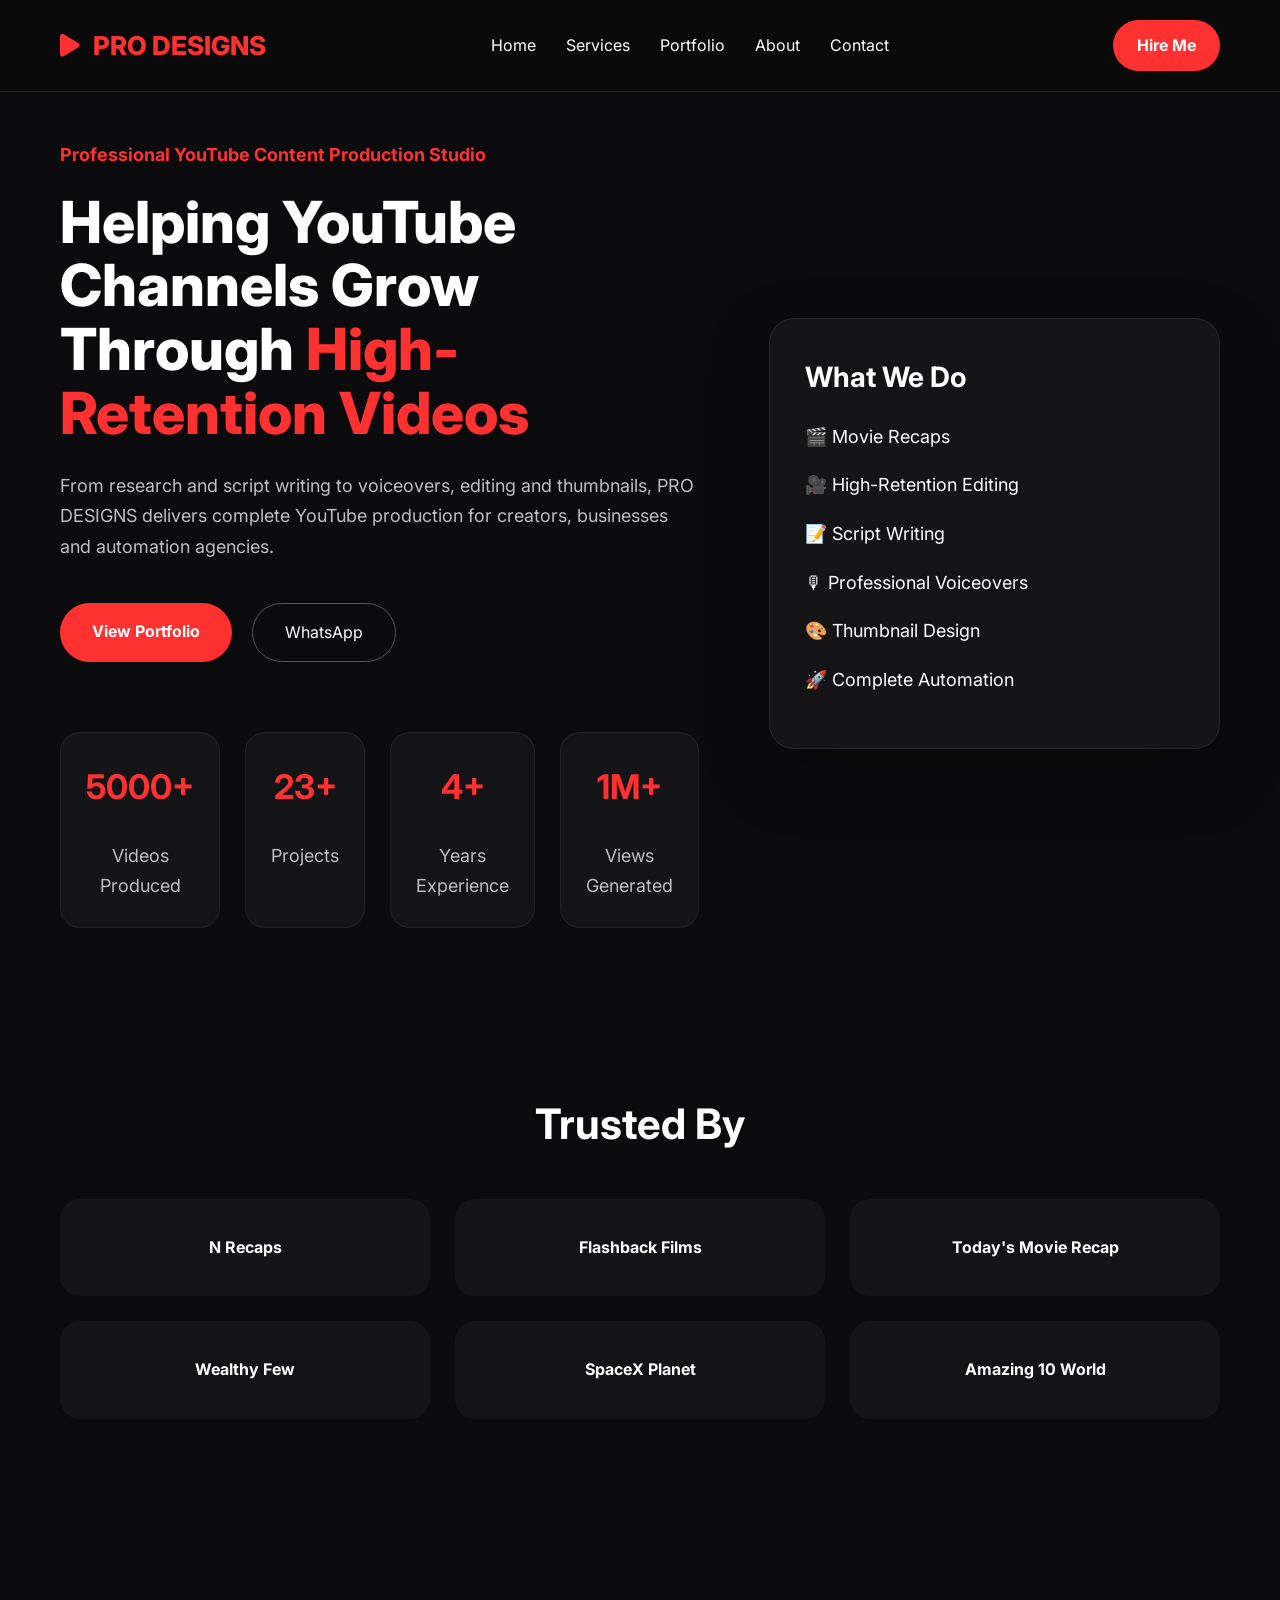
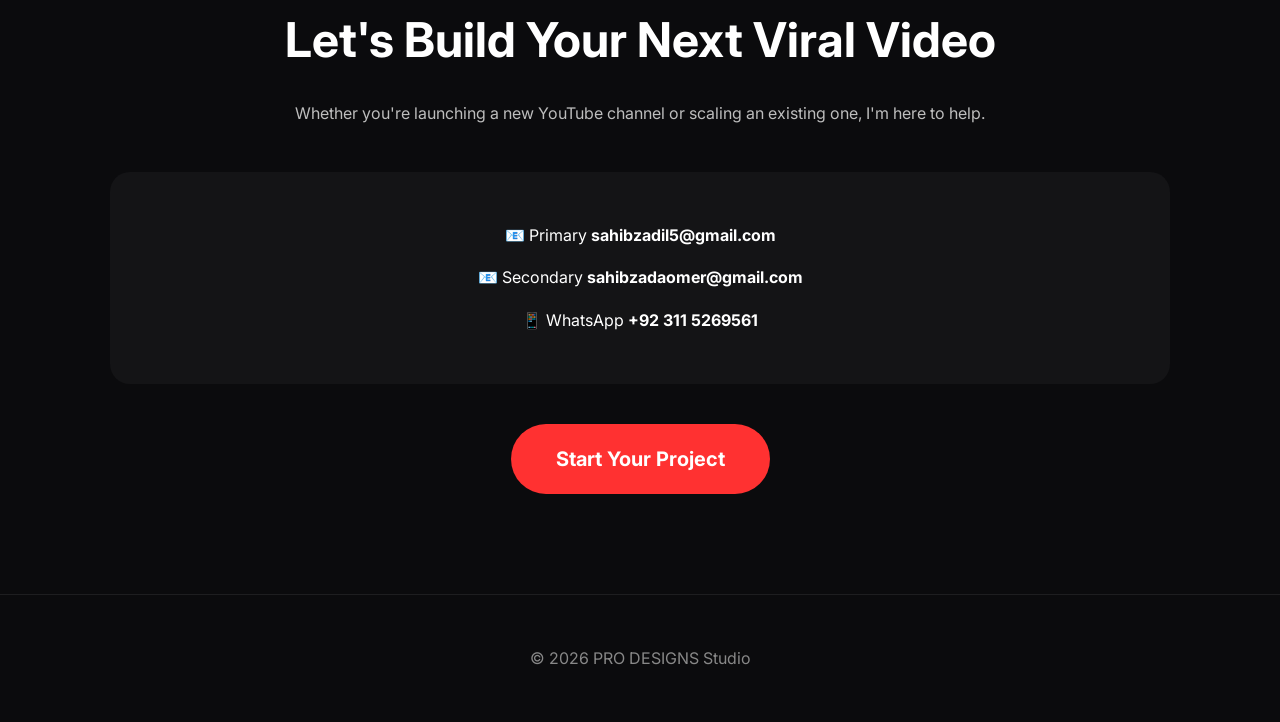
==== index.html @ 910d4e2f "Add files via upload" ====
<!DOCTYPE html>
<html lang="en">

<head>

<meta charset="UTF-8">
<meta name="viewport" content="width=device-width, initial-scale=1.0">

<title>PRO DESIGNS Studio | Professional YouTube Production</title>

<link rel="preconnect" href="https://fonts.googleapis.com">
<link rel="preconnect" href="https://fonts.gstatic.com" crossorigin>

<link href="https://fonts.googleapis.com/css2?family=Inter:wght@300;400;500;600;700;800&family=Poppins:wght@500;600;700;800&display=swap" rel="stylesheet">

<link rel="stylesheet"
href="https://cdnjs.cloudflare.com/ajax/libs/font-awesome/6.6.0/css/all.min.css">

<link rel="stylesheet" href="style.css">

</head>

<body>

<header>

<nav class="navbar">

<div class="logo">
<i class="fa-solid fa-play"></i>
PRO DESIGNS
</div>

<ul>

<li><a href="#">Home</a></li>

<li><a href="#">Services</a></li>

<li><a href="#">Portfolio</a></li>

<li><a href="#">About</a></li>

<li><a href="#">Contact</a></li>

</ul>

<a href="https://wa.me/923115269561" class="hire-btn">
Hire Me
</a>

</nav>

</header>

<section class="hero">

<div class="hero-left">

<h4>Professional YouTube Content Production Studio</h4>

<h1>

Helping YouTube Channels Grow Through

<span>High-Retention Videos</span>

</h1>

<p>

From research and script writing to voiceovers, editing and thumbnails,

PRO DESIGNS delivers complete YouTube production for creators,

businesses and automation agencies.

</p>

<div class="hero-buttons">

<a href="#" class="primary">

View Portfolio

</a>

<a href="https://wa.me/923115269561"

class="secondary">

WhatsApp

</a>

</div>

<div class="stats">

<div>

<h2>5000+</h2>

<p>Videos Produced</p>

</div>

<div>

<h2>23+</h2>

<p>Projects</p>

</div>

<div>

<h2>4+</h2>

<p>Years Experience</p>

</div>

<div>

<h2>1M+</h2>

<p>Views Generated</p>

</div>

</div>

</div>

<div class="hero-right">

<div class="card">

<h3>What We Do</h3>

<ul>

<li>🎬 Movie Recaps</li>

<li>🎥 High-Retention Editing</li>

<li>📝 Script Writing</li>

<li>🎙 Professional Voiceovers</li>

<li>🎨 Thumbnail Design</li>

<li>🚀 Complete Automation</li>

</ul>

</div>

</div>

</section>

<section class="clients">

<h2>Trusted By</h2>

<div class="client-grid">

<div>N Recaps</div>

<div>Flashback Films</div>

<div>Today's Movie Recap</div>

<div>Wealthy Few</div>

<div>SpaceX Planet</div>

<div>Amazing 10 World</div>

</div>

</section>

<section class="contact">

<h2>Let's Build Your Next Viral Video</h2>

<p>

Whether you're launching a new YouTube channel or scaling an existing one,

I'm here to help.

</p>

<div class="contact-box">

<p>

📧 Primary

<strong>

sahibzadil5@gmail.com

</strong>

</p>

<p>

📧 Secondary

<strong>

sahibzadaomer@gmail.com

</strong>

</p>

<p>

📱 WhatsApp

<strong>

+92 311 5269561

</strong>

</p>

</div>

<a href="https://wa.me/923115269561"

class="hire-big">

Start Your Project

</a>

</section>

<footer>

© 2026 PRO DESIGNS Studio

</footer>

<script src="script.js"></script>

</body>

</html>
---- style.css ----
*{
    margin:0;
    padding:0;
    box-sizing:border-box;
}

html{
    scroll-behavior:smooth;
}

body{
    font-family:'Inter',sans-serif;
    background:#0b0b0d;
    color:#fff;
    line-height:1.7;
}

a{
    text-decoration:none;
    color:white;
}

header{
    width:100%;
    position:fixed;
    top:0;
    left:0;
    background:rgba(10,10,10,.75);
    backdrop-filter:blur(15px);
    z-index:999;
    border-bottom:1px solid rgba(255,255,255,.08);
}

.navbar{
    max-width:1200px;
    margin:auto;
    display:flex;
    justify-content:space-between;
    align-items:center;
    padding:20px;
}

.logo{
    font-size:26px;
    font-weight:800;
    color:#ff3131;
}

.logo i{
    margin-right:8px;
}

.navbar ul{
    display:flex;
    gap:30px;
    list-style:none;
}

.navbar ul li a{
    transition:.3s;
}

.navbar ul li a:hover{
    color:#ff3131;
}

.hire-btn{
    background:#ff3131;
    padding:12px 24px;
    border-radius:50px;
    font-weight:700;
    transition:.3s;
}

.hire-btn:hover{
    transform:translateY(-3px);
}

.hero{
    min-height:100vh;
    max-width:1200px;
    margin:auto;
    display:grid;
    grid-template-columns:1fr 1fr;
    gap:70px;
    align-items:center;
    padding:140px 20px 80px;
}

.hero h4{
    color:#ff3131;
    font-size:18px;
    margin-bottom:20px;
}

.hero h1{
    font-size:58px;
    font-weight:800;
    line-height:1.1;
}

.hero h1 span{
    color:#ff3131;
}

.hero p{
    margin-top:25px;
    color:#bfbfbf;
    font-size:18px;
    max-width:650px;
}

.hero-buttons{
    margin-top:40px;
    display:flex;
    gap:20px;
}

.primary{
    background:#ff3131;
    padding:15px 32px;
    border-radius:50px;
    font-weight:700;
}

.secondary{
    border:1px solid #555;
    padding:15px 32px;
    border-radius:50px;
}

.stats{
    display:grid;
    grid-template-columns:repeat(4,1fr);
    gap:25px;
    margin-top:70px;
}

.stats div{
    background:#141416;
    padding:25px;
    border-radius:20px;
    text-align:center;
    border:1px solid rgba(255,255,255,.06);
}

.stats h2{
    color:#ff3131;
    font-size:34px;
}

.card{
    background:#141416;
    padding:35px;
    border-radius:25px;
    border:1px solid rgba(255,255,255,.08);
    box-shadow:0 25px 60px rgba(0,0,0,.35);
}

.card h3{
    margin-bottom:20px;
    font-size:28px;
}

.card ul{
    list-style:none;
}

.card li{
    margin:18px 0;
    font-size:18px;
}

.clients{
    max-width:1200px;
    margin:auto;
    padding:80px 20px;
}

.clients h2{
    text-align:center;
    margin-bottom:40px;
    font-size:42px;
}

.client-grid{
    display:grid;
    grid-template-columns:repeat(3,1fr);
    gap:25px;
}

.client-grid div{
    background:#141416;
    padding:35px;
    text-align:center;
    border-radius:20px;
    font-weight:700;
    transition:.3s;
}

.client-grid div:hover{
    transform:translateY(-8px);
    background:#1d1d20;
}

.contact{
    max-width:1100px;
    margin:100px auto;
    text-align:center;
    padding:0 20px;
}

.contact h2{
    font-size:48px;
}

.contact p{
    margin-top:20px;
    color:#bdbdbd;
}

.contact-box{
    background:#141416;
    padding:35px;
    border-radius:20px;
    margin-top:45px;
}

.contact-box p{
    margin:15px 0;
    color:white;
}

.hire-big{
    display:inline-block;
    margin-top:40px;
    background:#ff3131;
    padding:18px 45px;
    border-radius:50px;
    font-size:20px;
    font-weight:700;
}

footer{
    text-align:center;
    padding:50px;
    border-top:1px solid rgba(255,255,255,.08);
    color:#888;
}

@media(max-width:900px){

.hero{
grid-template-columns:1fr;
text-align:center;
}

.stats{
grid-template-columns:repeat(2,1fr);
}

.client-grid{
grid-template-columns:1fr;
}

.navbar ul{
display:none;
}

.hero-buttons{
justify-content:center;
}

}
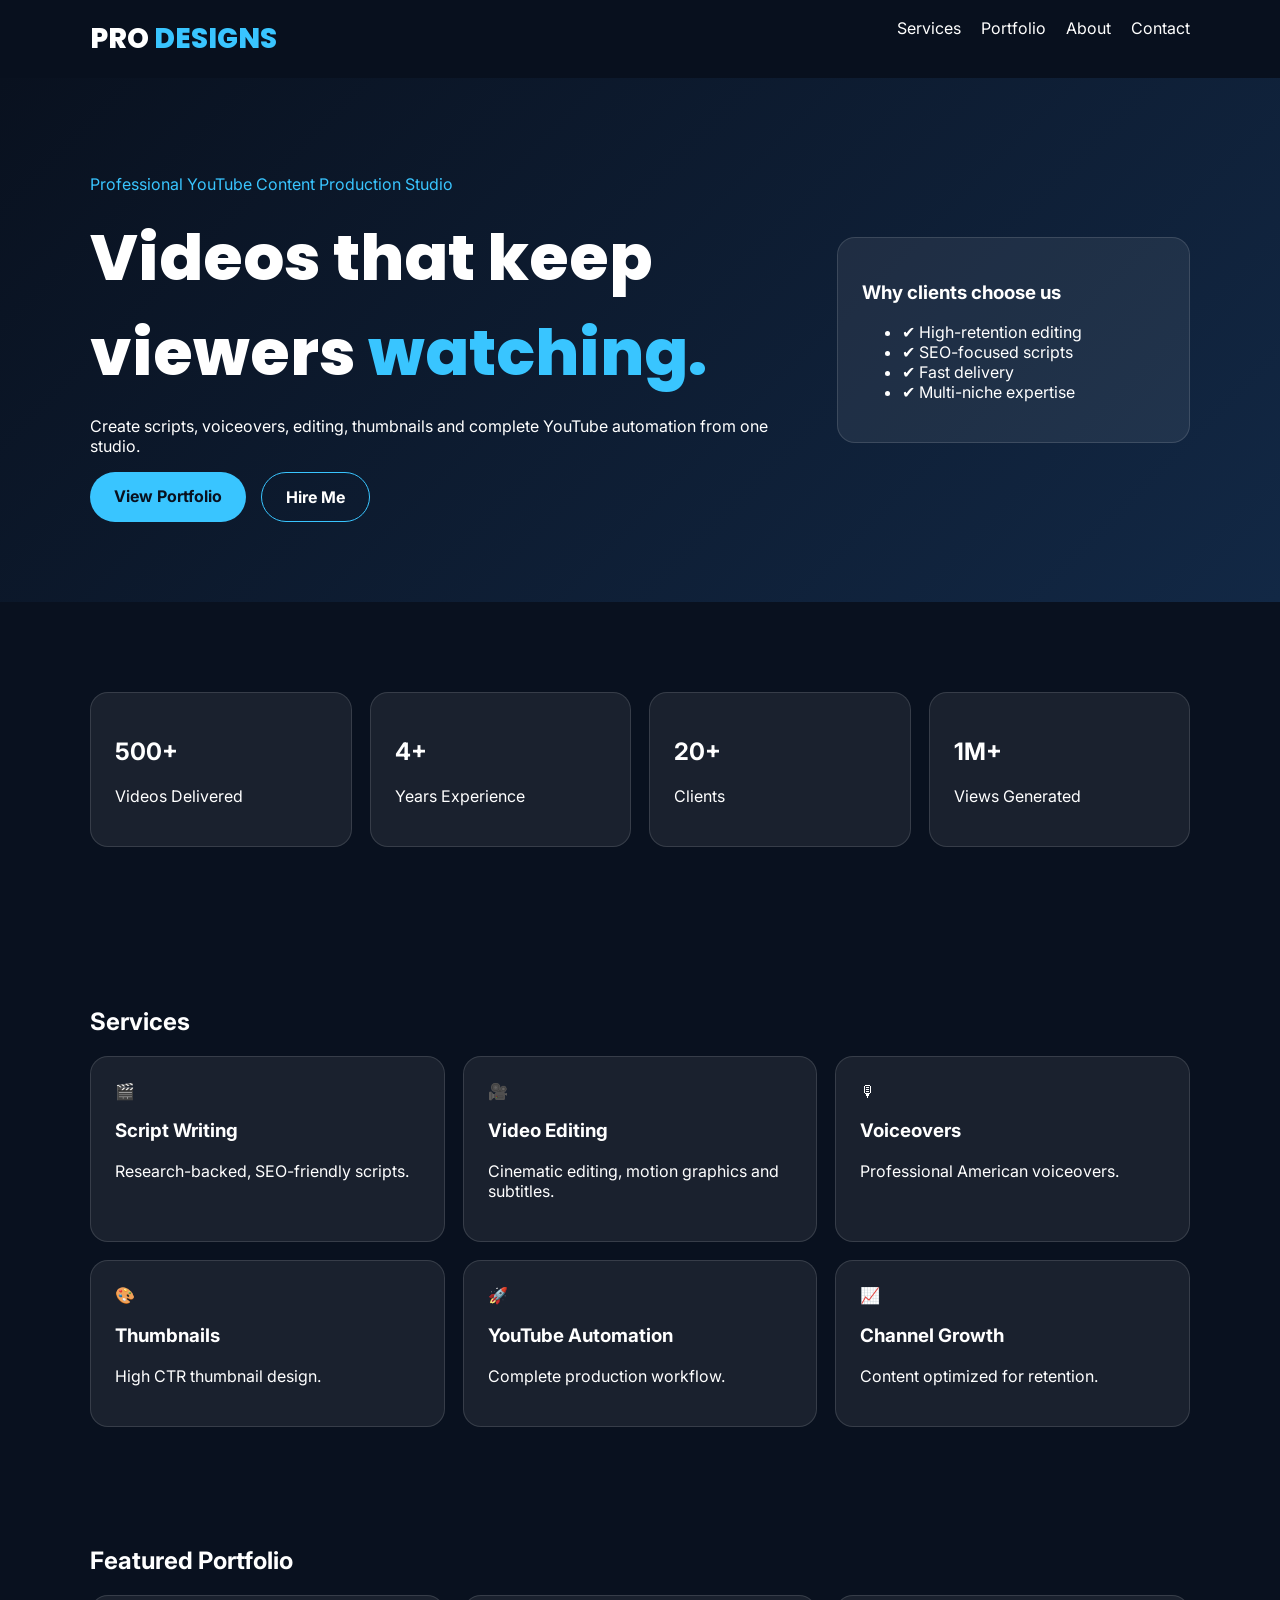
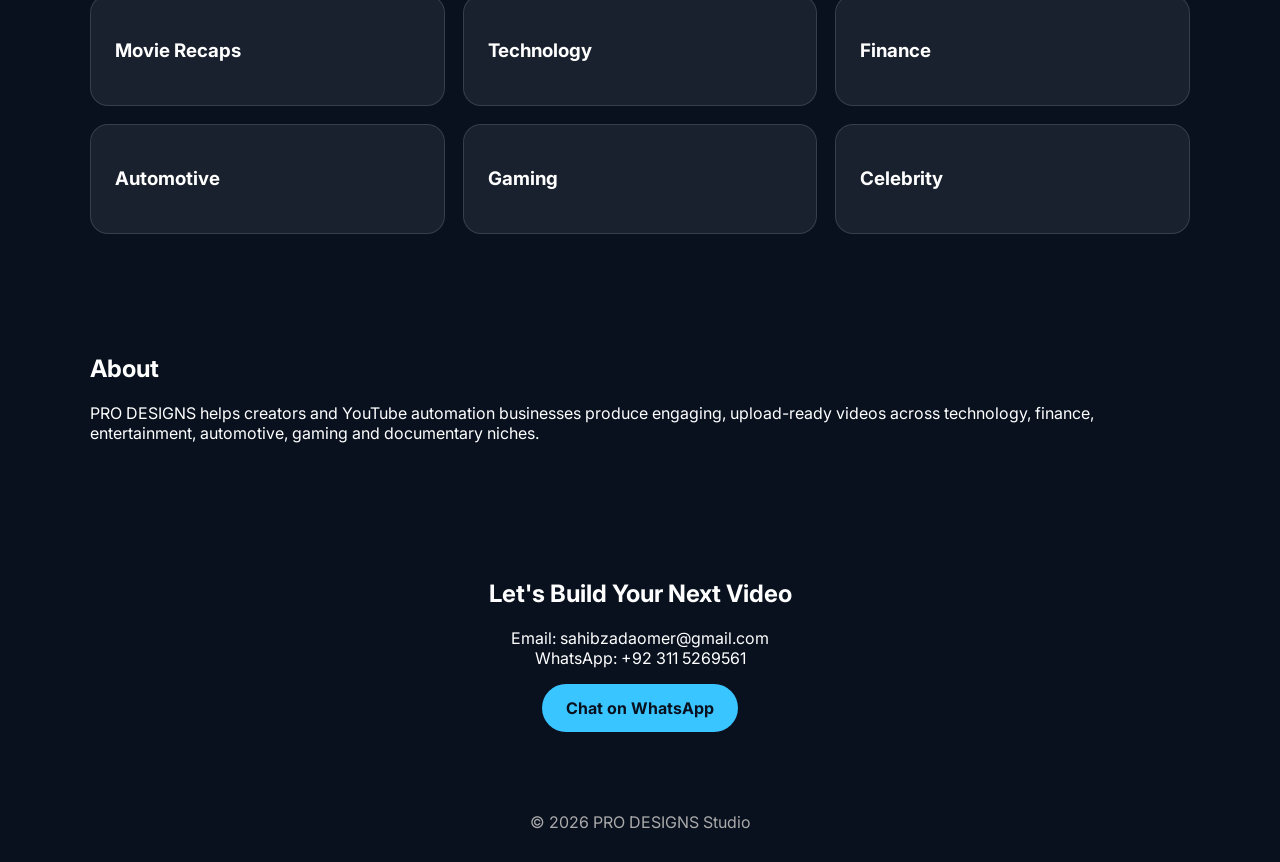
==== commit 887d693e: "Add files via upload" ====
--- a/index.html
+++ b/index.html
@@ -1,258 +1,17 @@
-<!DOCTYPE html>
-<html lang="en">
-
-<head>
-
-<meta charset="UTF-8">
-<meta name="viewport" content="width=device-width, initial-scale=1.0">
-
-<title>PRO DESIGNS Studio | Professional YouTube Production</title>
-
-<link rel="preconnect" href="https://fonts.googleapis.com">
-<link rel="preconnect" href="https://fonts.gstatic.com" crossorigin>
-
-<link href="https://fonts.googleapis.com/css2?family=Inter:wght@300;400;500;600;700;800&family=Poppins:wght@500;600;700;800&display=swap" rel="stylesheet">
-
-<link rel="stylesheet"
-href="https://cdnjs.cloudflare.com/ajax/libs/font-awesome/6.6.0/css/all.min.css">
-
-<link rel="stylesheet" href="style.css">
-
-</head>
-
-<body>
-
-<header>
-
-<nav class="navbar">
-
-<div class="logo">
-<i class="fa-solid fa-play"></i>
-PRO DESIGNS
-</div>
-
-<ul>
-
-<li><a href="#">Home</a></li>
-
-<li><a href="#">Services</a></li>
-
-<li><a href="#">Portfolio</a></li>
-
-<li><a href="#">About</a></li>
-
-<li><a href="#">Contact</a></li>
-
-</ul>
-
-<a href="https://wa.me/923115269561" class="hire-btn">
-Hire Me
-</a>
-
-</nav>
-
-</header>
-
-<section class="hero">
-
-<div class="hero-left">
-
-<h4>Professional YouTube Content Production Studio</h4>
-
-<h1>
-
-Helping YouTube Channels Grow Through
-
-<span>High-Retention Videos</span>
-
-</h1>
-
-<p>
-
-From research and script writing to voiceovers, editing and thumbnails,
-
-PRO DESIGNS delivers complete YouTube production for creators,
-
-businesses and automation agencies.
-
-</p>
-
-<div class="hero-buttons">
-
-<a href="#" class="primary">
-
-View Portfolio
-
-</a>
-
-<a href="https://wa.me/923115269561"
-
-class="secondary">
-
-WhatsApp
-
-</a>
-
-</div>
-
-<div class="stats">
-
-<div>
-
-<h2>5000+</h2>
-
-<p>Videos Produced</p>
-
-</div>
-
-<div>
-
-<h2>23+</h2>
-
-<p>Projects</p>
-
-</div>
-
-<div>
-
-<h2>4+</h2>
-
-<p>Years Experience</p>
-
-</div>
-
-<div>
-
-<h2>1M+</h2>
-
-<p>Views Generated</p>
-
-</div>
-
-</div>
-
-</div>
-
-<div class="hero-right">
-
-<div class="card">
-
-<h3>What We Do</h3>
-
-<ul>
-
-<li>🎬 Movie Recaps</li>
-
-<li>🎥 High-Retention Editing</li>
-
-<li>📝 Script Writing</li>
-
-<li>🎙 Professional Voiceovers</li>
-
-<li>🎨 Thumbnail Design</li>
-
-<li>🚀 Complete Automation</li>
-
-</ul>
-
-</div>
-
-</div>
-
-</section>
-
-<section class="clients">
-
-<h2>Trusted By</h2>
-
-<div class="client-grid">
-
-<div>N Recaps</div>
-
-<div>Flashback Films</div>
-
-<div>Today's Movie Recap</div>
-
-<div>Wealthy Few</div>
-
-<div>SpaceX Planet</div>
-
-<div>Amazing 10 World</div>
-
-</div>
-
-</section>
-
-<section class="contact">
-
-<h2>Let's Build Your Next Viral Video</h2>
-
-<p>
-
-Whether you're launching a new YouTube channel or scaling an existing one,
-
-I'm here to help.
-
-</p>
-
-<div class="contact-box">
-
-<p>
-
-📧 Primary
-
-<strong>
-
-sahibzadil5@gmail.com
-
-</strong>
-
-</p>
-
-<p>
-
-📧 Secondary
-
-<strong>
-
-sahibzadaomer@gmail.com
-
-</strong>
-
-</p>
-
-<p>
-
-📱 WhatsApp
-
-<strong>
-
-+92 311 5269561
-
-</strong>
-
-</p>
-
-</div>
-
-<a href="https://wa.me/923115269561"
-
-class="hire-big">
-
-Start Your Project
-
-</a>
-
-</section>
-
-<footer>
-
-© 2026 PRO DESIGNS Studio
-
-</footer>
-
-<script src="script.js"></script>
-
-</body>
-
-</html>+<!DOCTYPE html>
+<html lang="en"><head><meta charset="UTF-8"><meta name="viewport" content="width=device-width,initial-scale=1">
+<title>PRO DESIGNS Studio</title>
+<link rel="preconnect" href="https://fonts.googleapis.com">
+<link href="https://fonts.googleapis.com/css2?family=Inter:wght@300;400;600;800&family=Poppins:wght@600;700;800&display=swap" rel="stylesheet">
+<link rel="stylesheet" href="style.css"></head>
+<body>
+<header><div class="wrap nav"><div class="logo">PRO <span>DESIGNS</span></div>
+<nav><a href="#services">Services</a><a href="#portfolio">Portfolio</a><a href="#about">About</a><a href="#contact">Contact</a></nav></div></header>
+<section class="hero"><div class="wrap hero-grid"><div><p class="tag">Professional YouTube Content Production Studio</p><h1>Videos that keep viewers <span>watching.</span></h1><p>Create scripts, voiceovers, editing, thumbnails and complete YouTube automation from one studio.</p><div class="btns"><a class="btn" href="#portfolio">View Portfolio</a><a class="btn ghost" href="#contact">Hire Me</a></div></div><div class="glass"><h3>Why clients choose us</h3><ul><li>✔ High-retention editing</li><li>✔ SEO-focused scripts</li><li>✔ Fast delivery</li><li>✔ Multi-niche expertise</li></ul></div></div></section>
+<section class="stats wrap"><div><h2>500+</h2><p>Videos Delivered</p></div><div><h2>4+</h2><p>Years Experience</p></div><div><h2>20+</h2><p>Clients</p></div><div><h2>1M+</h2><p>Views Generated</p></div></section>
+<section id="services" class="wrap"><h2>Services</h2><div class="cards"><article>🎬<h3>Script Writing</h3><p>Research-backed, SEO-friendly scripts.</p></article><article>🎥<h3>Video Editing</h3><p>Cinematic editing, motion graphics and subtitles.</p></article><article>🎙<h3>Voiceovers</h3><p>Professional American voiceovers.</p></article><article>🎨<h3>Thumbnails</h3><p>High CTR thumbnail design.</p></article><article>🚀<h3>YouTube Automation</h3><p>Complete production workflow.</p></article><article>📈<h3>Channel Growth</h3><p>Content optimized for retention.</p></article></div></section>
+<section id="portfolio" class="wrap"><h2>Featured Portfolio</h2><div class="cards"><article><h3>Movie Recaps</h3></article><article><h3>Technology</h3></article><article><h3>Finance</h3></article><article><h3>Automotive</h3></article><article><h3>Gaming</h3></article><article><h3>Celebrity</h3></article></div></section>
+<section id="about" class="wrap"><h2>About</h2><p>PRO DESIGNS helps creators and YouTube automation businesses produce engaging, upload-ready videos across technology, finance, entertainment, automotive, gaming and documentary niches.</p></section>
+<section id="contact" class="wrap contact"><h2>Let's Build Your Next Video</h2><p>Email: sahibzadaomer@gmail.com<br>WhatsApp: +92 311 5269561</p><a class="btn" href="https://wa.me/923115269561">Chat on WhatsApp</a></section>
+<footer>© 2026 PRO DESIGNS Studio</footer>
+<script src="script.js"></script></body></html>
--- a/style.css
+++ b/style.css
@@ -1,274 +1 @@
-*{
-    margin:0;
-    padding:0;
-    box-sizing:border-box;
-}
-
-html{
-    scroll-behavior:smooth;
-}
-
-body{
-    font-family:'Inter',sans-serif;
-    background:#0b0b0d;
-    color:#fff;
-    line-height:1.7;
-}
-
-a{
-    text-decoration:none;
-    color:white;
-}
-
-header{
-    width:100%;
-    position:fixed;
-    top:0;
-    left:0;
-    background:rgba(10,10,10,.75);
-    backdrop-filter:blur(15px);
-    z-index:999;
-    border-bottom:1px solid rgba(255,255,255,.08);
-}
-
-.navbar{
-    max-width:1200px;
-    margin:auto;
-    display:flex;
-    justify-content:space-between;
-    align-items:center;
-    padding:20px;
-}
-
-.logo{
-    font-size:26px;
-    font-weight:800;
-    color:#ff3131;
-}
-
-.logo i{
-    margin-right:8px;
-}
-
-.navbar ul{
-    display:flex;
-    gap:30px;
-    list-style:none;
-}
-
-.navbar ul li a{
-    transition:.3s;
-}
-
-.navbar ul li a:hover{
-    color:#ff3131;
-}
-
-.hire-btn{
-    background:#ff3131;
-    padding:12px 24px;
-    border-radius:50px;
-    font-weight:700;
-    transition:.3s;
-}
-
-.hire-btn:hover{
-    transform:translateY(-3px);
-}
-
-.hero{
-    min-height:100vh;
-    max-width:1200px;
-    margin:auto;
-    display:grid;
-    grid-template-columns:1fr 1fr;
-    gap:70px;
-    align-items:center;
-    padding:140px 20px 80px;
-}
-
-.hero h4{
-    color:#ff3131;
-    font-size:18px;
-    margin-bottom:20px;
-}
-
-.hero h1{
-    font-size:58px;
-    font-weight:800;
-    line-height:1.1;
-}
-
-.hero h1 span{
-    color:#ff3131;
-}
-
-.hero p{
-    margin-top:25px;
-    color:#bfbfbf;
-    font-size:18px;
-    max-width:650px;
-}
-
-.hero-buttons{
-    margin-top:40px;
-    display:flex;
-    gap:20px;
-}
-
-.primary{
-    background:#ff3131;
-    padding:15px 32px;
-    border-radius:50px;
-    font-weight:700;
-}
-
-.secondary{
-    border:1px solid #555;
-    padding:15px 32px;
-    border-radius:50px;
-}
-
-.stats{
-    display:grid;
-    grid-template-columns:repeat(4,1fr);
-    gap:25px;
-    margin-top:70px;
-}
-
-.stats div{
-    background:#141416;
-    padding:25px;
-    border-radius:20px;
-    text-align:center;
-    border:1px solid rgba(255,255,255,.06);
-}
-
-.stats h2{
-    color:#ff3131;
-    font-size:34px;
-}
-
-.card{
-    background:#141416;
-    padding:35px;
-    border-radius:25px;
-    border:1px solid rgba(255,255,255,.08);
-    box-shadow:0 25px 60px rgba(0,0,0,.35);
-}
-
-.card h3{
-    margin-bottom:20px;
-    font-size:28px;
-}
-
-.card ul{
-    list-style:none;
-}
-
-.card li{
-    margin:18px 0;
-    font-size:18px;
-}
-
-.clients{
-    max-width:1200px;
-    margin:auto;
-    padding:80px 20px;
-}
-
-.clients h2{
-    text-align:center;
-    margin-bottom:40px;
-    font-size:42px;
-}
-
-.client-grid{
-    display:grid;
-    grid-template-columns:repeat(3,1fr);
-    gap:25px;
-}
-
-.client-grid div{
-    background:#141416;
-    padding:35px;
-    text-align:center;
-    border-radius:20px;
-    font-weight:700;
-    transition:.3s;
-}
-
-.client-grid div:hover{
-    transform:translateY(-8px);
-    background:#1d1d20;
-}
-
-.contact{
-    max-width:1100px;
-    margin:100px auto;
-    text-align:center;
-    padding:0 20px;
-}
-
-.contact h2{
-    font-size:48px;
-}
-
-.contact p{
-    margin-top:20px;
-    color:#bdbdbd;
-}
-
-.contact-box{
-    background:#141416;
-    padding:35px;
-    border-radius:20px;
-    margin-top:45px;
-}
-
-.contact-box p{
-    margin:15px 0;
-    color:white;
-}
-
-.hire-big{
-    display:inline-block;
-    margin-top:40px;
-    background:#ff3131;
-    padding:18px 45px;
-    border-radius:50px;
-    font-size:20px;
-    font-weight:700;
-}
-
-footer{
-    text-align:center;
-    padding:50px;
-    border-top:1px solid rgba(255,255,255,.08);
-    color:#888;
-}
-
-@media(max-width:900px){
-
-.hero{
-grid-template-columns:1fr;
-text-align:center;
-}
-
-.stats{
-grid-template-columns:repeat(2,1fr);
-}
-
-.client-grid{
-grid-template-columns:1fr;
-}
-
-.navbar ul{
-display:none;
-}
-
-.hero-buttons{
-justify-content:center;
-}
-
-}+body{margin:0;background:#09111f;color:#fff;font-family:Inter,sans-serif}header{position:sticky;top:0;background:#09111fe6}.wrap{width:min(1100px,92%);margin:auto}.nav{display:flex;justify-content:space-between;padding:18px 0}.logo{font:800 28px Poppins}.logo span{color:#39c5ff}nav a{color:#fff;text-decoration:none;margin-left:20px}.hero{padding:80px 0;background:linear-gradient(135deg,#09111f,#122845)}.hero-grid{display:grid;grid-template-columns:2fr 1fr;gap:40px;align-items:center}.tag{color:#39c5ff}.hero h1{font:800 64px Poppins;margin:.2em 0}.hero h1 span{color:#39c5ff}.btn{display:inline-block;background:#39c5ff;color:#09111f;padding:14px 24px;border-radius:30px;text-decoration:none;font-weight:700}.ghost{background:transparent;color:#fff;border:1px solid #39c5ff}.btns{display:flex;gap:15px}.glass,.stats div,.cards article{background:#ffffff12;border:1px solid #ffffff20;border-radius:18px;padding:24px}.stats{display:grid;grid-template-columns:repeat(4,1fr);gap:18px;margin:40px auto}.cards{display:grid;grid-template-columns:repeat(3,1fr);gap:18px}section{padding:50px 0}.contact{text-align:center}footer{text-align:center;padding:30px;color:#aaa}@media(max-width:800px){.hero-grid,.stats,.cards{grid-template-columns:1fr}.hero h1{font-size:42px}}
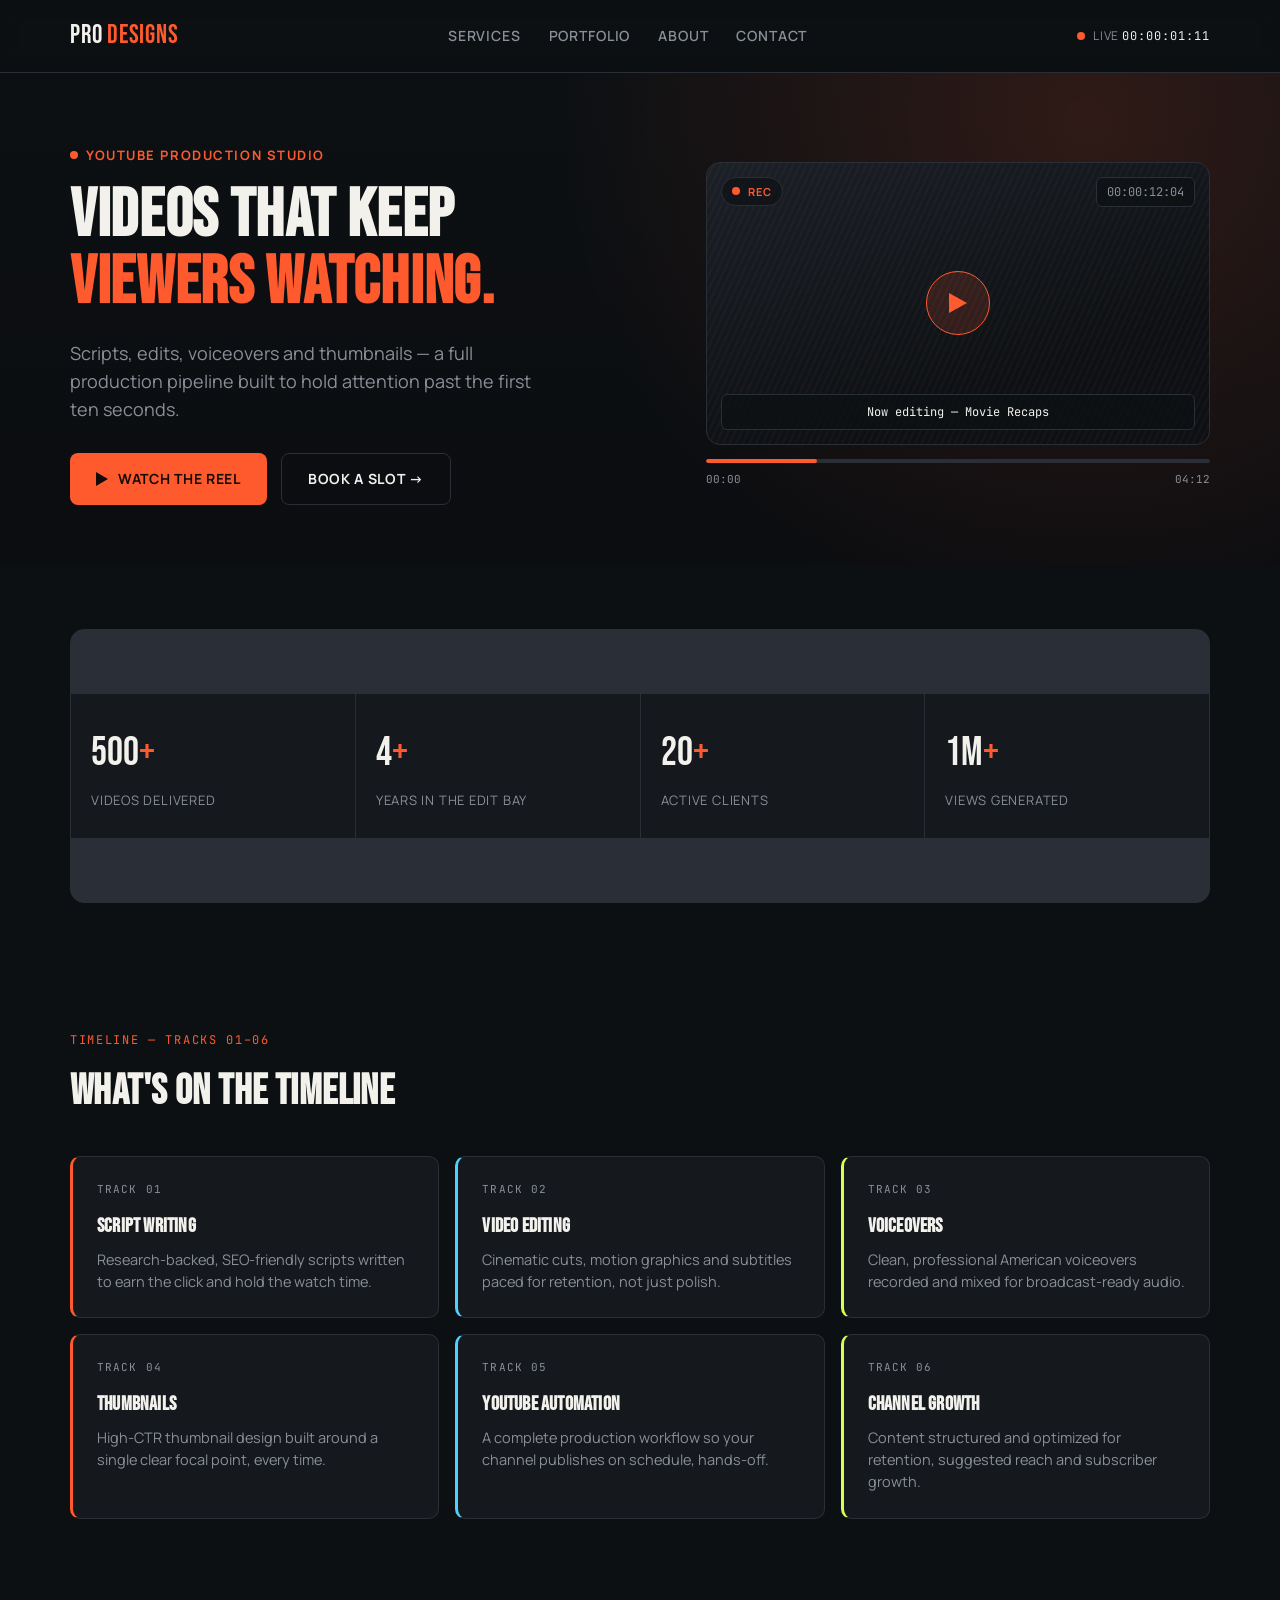
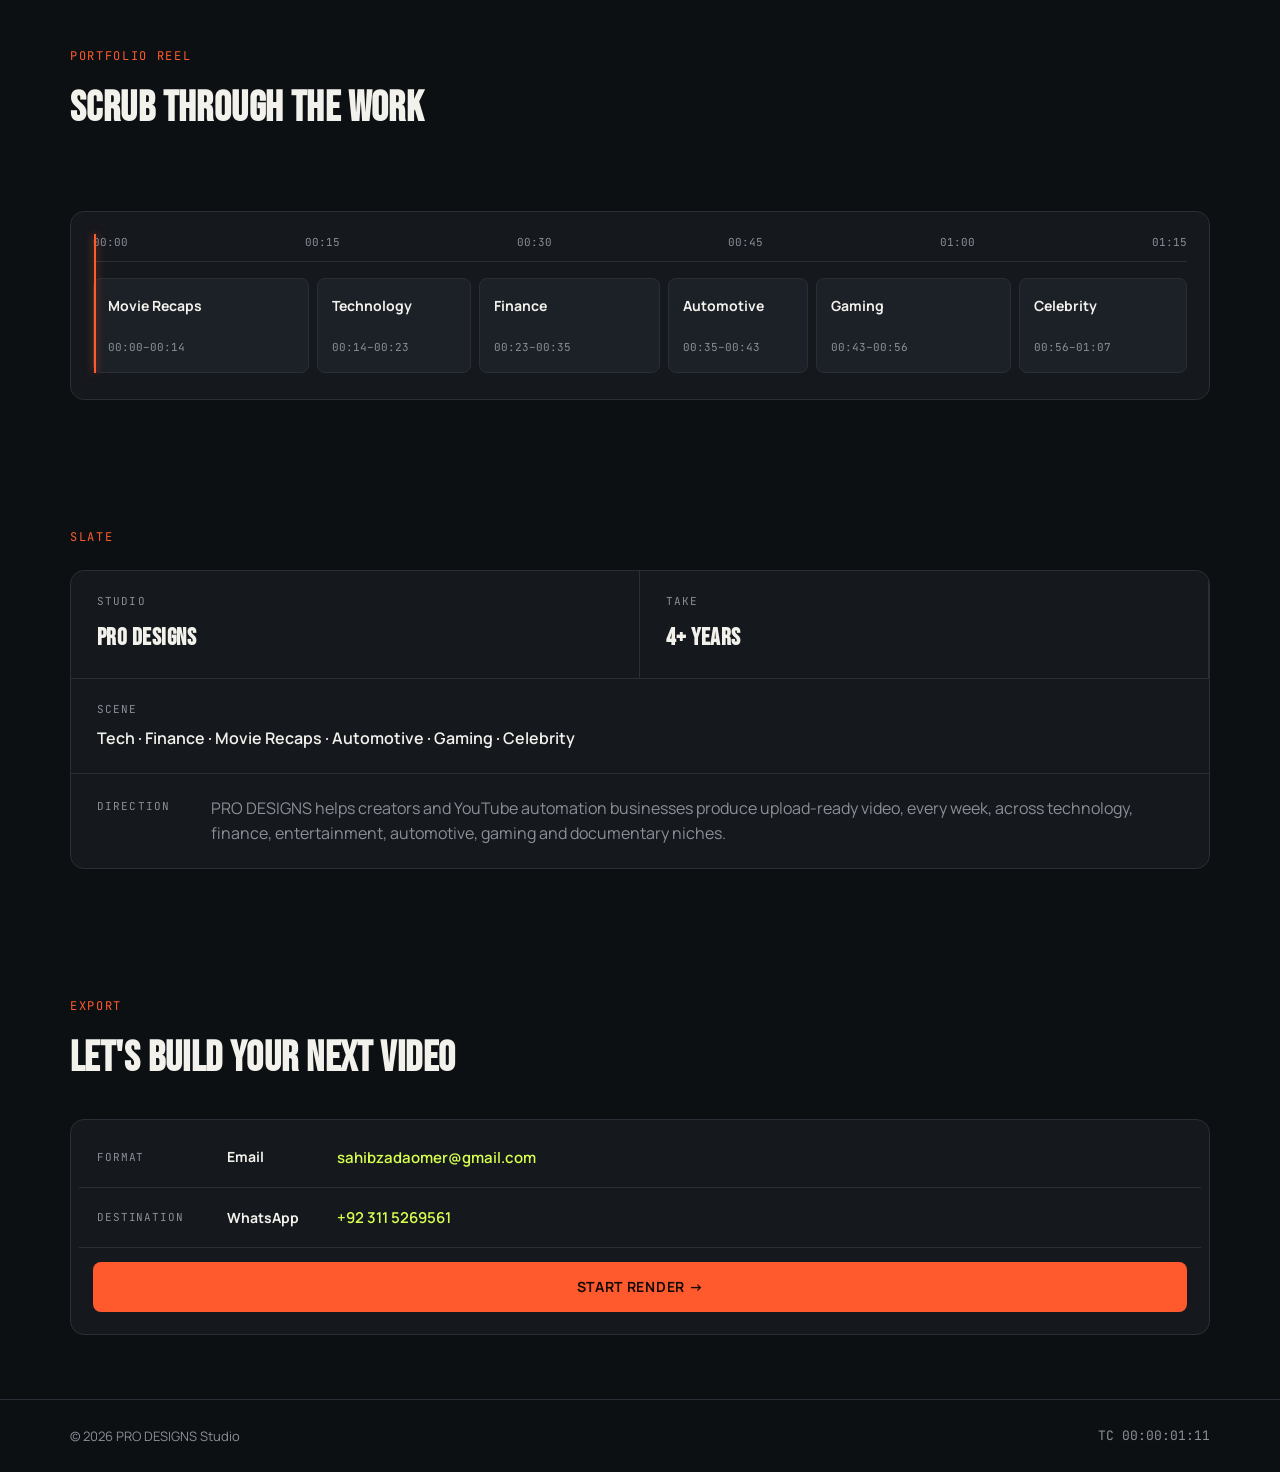
==== commit 7b4c4b1f: "Add files via upload" ====
--- a/index.html
+++ b/index.html
@@ -1,17 +1,188 @@
 <!DOCTYPE html>
-<html lang="en"><head><meta charset="UTF-8"><meta name="viewport" content="width=device-width,initial-scale=1">
-<title>PRO DESIGNS Studio</title>
+<html lang="en">
+<head>
+<meta charset="UTF-8">
+<meta name="viewport" content="width=device-width,initial-scale=1">
+<title>PRO DESIGNS — YouTube Production Studio</title>
+<meta name="description" content="Scripts, edits, voiceovers and thumbnails — a full YouTube production pipeline for creators and automation channels.">
 <link rel="preconnect" href="https://fonts.googleapis.com">
-<link href="https://fonts.googleapis.com/css2?family=Inter:wght@300;400;600;800&family=Poppins:wght@600;700;800&display=swap" rel="stylesheet">
-<link rel="stylesheet" href="style.css"></head>
+<link rel="preconnect" href="https://fonts.gstatic.com" crossorigin>
+<link href="https://fonts.googleapis.com/css2?family=Bebas+Neue&family=Manrope:wght@400;500;600;700;800&family=JetBrains+Mono:wght@400;500;700&display=swap" rel="stylesheet">
+<link rel="stylesheet" href="style.css">
+</head>
 <body>
-<header><div class="wrap nav"><div class="logo">PRO <span>DESIGNS</span></div>
-<nav><a href="#services">Services</a><a href="#portfolio">Portfolio</a><a href="#about">About</a><a href="#contact">Contact</a></nav></div></header>
-<section class="hero"><div class="wrap hero-grid"><div><p class="tag">Professional YouTube Content Production Studio</p><h1>Videos that keep viewers <span>watching.</span></h1><p>Create scripts, voiceovers, editing, thumbnails and complete YouTube automation from one studio.</p><div class="btns"><a class="btn" href="#portfolio">View Portfolio</a><a class="btn ghost" href="#contact">Hire Me</a></div></div><div class="glass"><h3>Why clients choose us</h3><ul><li>✔ High-retention editing</li><li>✔ SEO-focused scripts</li><li>✔ Fast delivery</li><li>✔ Multi-niche expertise</li></ul></div></div></section>
-<section class="stats wrap"><div><h2>500+</h2><p>Videos Delivered</p></div><div><h2>4+</h2><p>Years Experience</p></div><div><h2>20+</h2><p>Clients</p></div><div><h2>1M+</h2><p>Views Generated</p></div></section>
-<section id="services" class="wrap"><h2>Services</h2><div class="cards"><article>🎬<h3>Script Writing</h3><p>Research-backed, SEO-friendly scripts.</p></article><article>🎥<h3>Video Editing</h3><p>Cinematic editing, motion graphics and subtitles.</p></article><article>🎙<h3>Voiceovers</h3><p>Professional American voiceovers.</p></article><article>🎨<h3>Thumbnails</h3><p>High CTR thumbnail design.</p></article><article>🚀<h3>YouTube Automation</h3><p>Complete production workflow.</p></article><article>📈<h3>Channel Growth</h3><p>Content optimized for retention.</p></article></div></section>
-<section id="portfolio" class="wrap"><h2>Featured Portfolio</h2><div class="cards"><article><h3>Movie Recaps</h3></article><article><h3>Technology</h3></article><article><h3>Finance</h3></article><article><h3>Automotive</h3></article><article><h3>Gaming</h3></article><article><h3>Celebrity</h3></article></div></section>
-<section id="about" class="wrap"><h2>About</h2><p>PRO DESIGNS helps creators and YouTube automation businesses produce engaging, upload-ready videos across technology, finance, entertainment, automotive, gaming and documentary niches.</p></section>
-<section id="contact" class="wrap contact"><h2>Let's Build Your Next Video</h2><p>Email: sahibzadaomer@gmail.com<br>WhatsApp: +92 311 5269561</p><a class="btn" href="https://wa.me/923115269561">Chat on WhatsApp</a></section>
-<footer>© 2026 PRO DESIGNS Studio</footer>
-<script src="script.js"></script></body></html>+
+<header class="nav">
+  <div class="wrap navbar">
+    <a class="logo" href="#top">PRO <span>DESIGNS</span></a>
+    <button class="nav-toggle" id="navToggle" aria-label="Toggle menu" aria-expanded="false">
+      <span></span><span></span><span></span>
+    </button>
+    <nav class="nav-links" id="navLinks">
+      <a href="#services">Services</a>
+      <a href="#portfolio">Portfolio</a>
+      <a href="#about">About</a>
+      <a href="#contact">Contact</a>
+    </nav>
+    <div class="live-clock"><span class="rec-dot"></span>LIVE&nbsp;<span id="clock" class="mono">00:00:00:00</span></div>
+  </div>
+</header>
+
+<main id="top">
+
+  <section class="hero">
+    <div class="wrap hero-grid">
+      <div class="hero-copy reveal">
+        <p class="eyebrow"><span class="rec-dot"></span>YouTube Production Studio</p>
+        <h1>Videos that keep<br><span>viewers watching.</span></h1>
+        <p class="lede">Scripts, edits, voiceovers and thumbnails — a full production pipeline built to hold attention past the first ten seconds.</p>
+        <div class="cta-row">
+          <a class="btn btn-primary" href="#portfolio">
+            <svg width="12" height="14" viewBox="0 0 12 14" fill="none"><path d="M0 0L12 7L0 14V0Z" fill="currentColor"/></svg>
+            Watch the reel
+          </a>
+          <a class="btn btn-ghost" href="#contact">Book a slot →</a>
+        </div>
+      </div>
+
+      <div class="player reveal">
+        <div class="player-frame">
+          <div class="player-badge"><span class="rec-dot"></span>REC</div>
+          <div class="player-tc mono" id="playerTc">00:00:12:04</div>
+          <button class="play-btn" aria-label="Play showreel">
+            <svg width="18" height="20" viewBox="0 0 18 20" fill="none"><path d="M0 0L18 10L0 20V0Z" fill="currentColor"/></svg>
+          </button>
+          <div class="caption mono" id="caption">Now editing — Movie Recaps</div>
+        </div>
+        <div class="scrubber">
+          <div class="scrub-track"><div class="scrub-fill" id="scrubFill"></div></div>
+          <div class="scrub-labels mono"><span>00:00</span><span>04:12</span></div>
+        </div>
+      </div>
+    </div>
+  </section>
+
+  <section class="stats wrap reveal">
+    <div class="meter"><span class="num">500<em>+</em></span><span class="label">Videos delivered</span></div>
+    <div class="meter"><span class="num">4<em>+</em></span><span class="label">Years in the edit bay</span></div>
+    <div class="meter"><span class="num">20<em>+</em></span><span class="label">Active clients</span></div>
+    <div class="meter"><span class="num">1M<em>+</em></span><span class="label">Views generated</span></div>
+  </section>
+
+  <section id="services" class="wrap">
+    <p class="section-eyebrow mono reveal">TIMELINE — TRACKS 01–06</p>
+    <h2 class="reveal">What's on the timeline</h2>
+    <div class="tracks">
+      <article class="track track-a reveal">
+        <span class="track-id mono">TRACK 01</span>
+        <h3>Script Writing</h3>
+        <p>Research-backed, SEO-friendly scripts written to earn the click and hold the watch time.</p>
+      </article>
+      <article class="track track-b reveal">
+        <span class="track-id mono">TRACK 02</span>
+        <h3>Video Editing</h3>
+        <p>Cinematic cuts, motion graphics and subtitles paced for retention, not just polish.</p>
+      </article>
+      <article class="track track-c reveal">
+        <span class="track-id mono">TRACK 03</span>
+        <h3>Voiceovers</h3>
+        <p>Clean, professional American voiceovers recorded and mixed for broadcast-ready audio.</p>
+      </article>
+      <article class="track track-a reveal">
+        <span class="track-id mono">TRACK 04</span>
+        <h3>Thumbnails</h3>
+        <p>High-CTR thumbnail design built around a single clear focal point, every time.</p>
+      </article>
+      <article class="track track-b reveal">
+        <span class="track-id mono">TRACK 05</span>
+        <h3>YouTube Automation</h3>
+        <p>A complete production workflow so your channel publishes on schedule, hands-off.</p>
+      </article>
+      <article class="track track-c reveal">
+        <span class="track-id mono">TRACK 06</span>
+        <h3>Channel Growth</h3>
+        <p>Content structured and optimized for retention, suggested reach and subscriber growth.</p>
+      </article>
+    </div>
+  </section>
+
+  <section id="portfolio" class="wrap">
+    <p class="section-eyebrow mono reveal">PORTFOLIO REEL</p>
+    <h2 class="reveal">Scrub through the work</h2>
+    <p class="section-sub reveal">Six niches, one edit bay. Hover a clip to line up the playhead.</p>
+
+    <div class="timeline-scrub reveal" id="timelineScrub">
+      <div class="ruler mono">
+        <span>00:00</span><span>00:15</span><span>00:30</span><span>00:45</span><span>01:00</span><span>01:15</span>
+      </div>
+      <div class="clips" id="clips">
+        <div class="clip" style="--w:1.35" data-tc="00:00–00:14">
+          <span class="clip-label">Movie Recaps</span><span class="clip-tc mono">00:00–00:14</span>
+        </div>
+        <div class="clip" style="--w:0.9" data-tc="00:14–00:23">
+          <span class="clip-label">Technology</span><span class="clip-tc mono">00:14–00:23</span>
+        </div>
+        <div class="clip" style="--w:1.1" data-tc="00:23–00:35">
+          <span class="clip-label">Finance</span><span class="clip-tc mono">00:23–00:35</span>
+        </div>
+        <div class="clip" style="--w:0.8" data-tc="00:35–00:43">
+          <span class="clip-label">Automotive</span><span class="clip-tc mono">00:35–00:43</span>
+        </div>
+        <div class="clip" style="--w:1.2" data-tc="00:43–00:56">
+          <span class="clip-label">Gaming</span><span class="clip-tc mono">00:43–00:56</span>
+        </div>
+        <div class="clip" style="--w:1" data-tc="00:56–01:07">
+          <span class="clip-label">Celebrity</span><span class="clip-tc mono">00:56–01:07</span>
+        </div>
+      </div>
+      <div class="playhead" id="playhead"></div>
+    </div>
+  </section>
+
+  <section id="about" class="wrap about">
+    <p class="section-eyebrow mono reveal">SLATE</p>
+    <div class="slate reveal">
+      <div class="slate-row slate-top">
+        <div><span class="mono">STUDIO</span><strong>PRO DESIGNS</strong></div>
+        <div><span class="mono">TAKE</span><strong>4+ Years</strong></div>
+      </div>
+      <div class="slate-row">
+        <div class="slate-scene"><span class="mono">SCENE</span><strong>Tech · Finance · Movie Recaps · Automotive · Gaming · Celebrity</strong></div>
+      </div>
+      <div class="slate-row slate-note">
+        <span class="mono">DIRECTION</span>
+        <p>PRO DESIGNS helps creators and YouTube automation businesses produce upload-ready video, every week, across technology, finance, entertainment, automotive, gaming and documentary niches.</p>
+      </div>
+    </div>
+  </section>
+
+  <section id="contact" class="wrap contact">
+    <p class="section-eyebrow mono reveal">EXPORT</p>
+    <h2 class="reveal">Let's build your next video</h2>
+    <div class="export-panel reveal">
+      <div class="export-row">
+        <span class="mono">FORMAT</span>
+        <strong>Email</strong>
+        <a href="mailto:sahibzadaomer@gmail.com">sahibzadaomer@gmail.com</a>
+      </div>
+      <div class="export-row">
+        <span class="mono">DESTINATION</span>
+        <strong>WhatsApp</strong>
+        <a href="https://wa.me/923115269561">+92 311 5269561</a>
+      </div>
+      <a class="btn btn-primary render-btn" href="https://wa.me/923115269561">Start render →</a>
+    </div>
+  </section>
+
+</main>
+
+<footer>
+  <div class="wrap footer-row">
+    <span>© 2026 PRO DESIGNS Studio</span>
+    <span class="mono" id="footerTc">TC 00:00:00:00</span>
+  </div>
+</footer>
+
+<script src="script.js"></script>
+</body>
+</html>
--- a/style.css
+++ b/style.css
@@ -1 +1,199 @@
-body{margin:0;background:#09111f;color:#fff;font-family:Inter,sans-serif}header{position:sticky;top:0;background:#09111fe6}.wrap{width:min(1100px,92%);margin:auto}.nav{display:flex;justify-content:space-between;padding:18px 0}.logo{font:800 28px Poppins}.logo span{color:#39c5ff}nav a{color:#fff;text-decoration:none;margin-left:20px}.hero{padding:80px 0;background:linear-gradient(135deg,#09111f,#122845)}.hero-grid{display:grid;grid-template-columns:2fr 1fr;gap:40px;align-items:center}.tag{color:#39c5ff}.hero h1{font:800 64px Poppins;margin:.2em 0}.hero h1 span{color:#39c5ff}.btn{display:inline-block;background:#39c5ff;color:#09111f;padding:14px 24px;border-radius:30px;text-decoration:none;font-weight:700}.ghost{background:transparent;color:#fff;border:1px solid #39c5ff}.btns{display:flex;gap:15px}.glass,.stats div,.cards article{background:#ffffff12;border:1px solid #ffffff20;border-radius:18px;padding:24px}.stats{display:grid;grid-template-columns:repeat(4,1fr);gap:18px;margin:40px auto}.cards{display:grid;grid-template-columns:repeat(3,1fr);gap:18px}section{padding:50px 0}.contact{text-align:center}footer{text-align:center;padding:30px;color:#aaa}@media(max-width:800px){.hero-grid,.stats,.cards{grid-template-columns:1fr}.hero h1{font-size:42px}}+/* ---------- tokens ---------- */
+:root{
+  --bg:#0D1013;
+  --panel:#15181D;
+  --panel-2:#1C2027;
+  --line:#2A2E36;
+  --ink:#F2F1EC;
+  --muted:#8A8F98;
+  --accent:#FF5A2E;      /* rec orange */
+  --accent-dim:#8a341a;
+  --lime:#D8FF4F;         /* live / growth highlight */
+  --track-a:#FF5A2E;
+  --track-b:#4FD1FF;
+  --track-c:#D8FF4F;
+
+  --display: 'Bebas Neue', sans-serif;
+  --body: 'Manrope', sans-serif;
+  --mono: 'JetBrains Mono', monospace;
+}
+
+*{box-sizing:border-box}
+html{scroll-behavior:smooth}
+body{
+  margin:0;
+  background:var(--bg);
+  color:var(--ink);
+  font-family:var(--body);
+  font-size:16px;
+  line-height:1.55;
+  -webkit-font-smoothing:antialiased;
+}
+.mono{font-family:var(--mono)}
+.wrap{width:min(1140px,92%);margin:0 auto}
+a{color:inherit}
+h1,h2,h3{font-family:var(--display);letter-spacing:.01em;margin:0 0 .3em;text-transform:uppercase}
+p{margin:0 0 1em}
+:focus-visible{outline:2px solid var(--accent);outline-offset:3px}
+
+.rec-dot{
+  display:inline-block;width:8px;height:8px;border-radius:50%;
+  background:var(--accent);margin-right:8px;
+  box-shadow:0 0 0 0 rgba(255,90,46,.6);
+  animation:pulse 1.8s infinite;
+}
+@keyframes pulse{
+  0%{box-shadow:0 0 0 0 rgba(255,90,46,.55)}
+  70%{box-shadow:0 0 0 8px rgba(255,90,46,0)}
+  100%{box-shadow:0 0 0 0 rgba(255,90,46,0)}
+}
+
+/* ---------- reveal on scroll ---------- */
+.reveal{opacity:0;transform:translateY(18px);transition:opacity .7s ease,transform .7s ease}
+.reveal.in{opacity:1;transform:none}
+@media (prefers-reduced-motion:reduce){
+  .reveal{opacity:1;transform:none;transition:none}
+  .rec-dot{animation:none}
+  html{scroll-behavior:auto}
+}
+
+/* ---------- nav ---------- */
+.nav{position:sticky;top:0;z-index:50;background:rgba(13,16,19,.88);backdrop-filter:blur(10px);border-bottom:1px solid var(--line)}
+.navbar{display:flex;align-items:center;justify-content:space-between;padding:16px 0;gap:20px}
+.logo{font-family:var(--display);font-size:26px;letter-spacing:.03em;text-decoration:none;color:var(--ink)}
+.logo span{color:var(--accent)}
+.nav-links{display:flex;gap:28px}
+.nav-links a{text-decoration:none;color:var(--muted);font-size:14px;font-weight:600;text-transform:uppercase;letter-spacing:.06em;transition:color .2s}
+.nav-links a:hover{color:var(--ink)}
+.live-clock{display:flex;align-items:center;font-size:12px;color:var(--muted);letter-spacing:.08em;white-space:nowrap}
+.live-clock .mono{color:var(--ink)}
+.nav-toggle{display:none;flex-direction:column;gap:4px;background:none;border:0;cursor:pointer;padding:6px}
+.nav-toggle span{width:22px;height:2px;background:var(--ink)}
+
+/* ---------- hero ---------- */
+.hero{padding:72px 0 60px;background:
+  radial-gradient(circle at 85% 10%, rgba(255,90,46,.14), transparent 45%),
+  linear-gradient(180deg,#0D1013,#0B0D10)}
+.hero-grid{display:grid;grid-template-columns:1.15fr 1fr;gap:56px;align-items:center}
+.eyebrow{display:flex;align-items:center;color:var(--accent);font-size:13px;font-weight:700;text-transform:uppercase;letter-spacing:.12em;margin-bottom:18px}
+.hero h1{font-size:clamp(40px,6vw,68px);line-height:.98;margin-bottom:.35em}
+.hero h1 span{color:var(--accent)}
+.lede{color:var(--muted);font-size:18px;max-width:44ch;margin-bottom:1.6em}
+.cta-row{display:flex;gap:14px;flex-wrap:wrap}
+.btn{display:inline-flex;align-items:center;gap:10px;padding:14px 26px;border-radius:8px;text-decoration:none;font-weight:700;font-size:14px;text-transform:uppercase;letter-spacing:.05em;transition:transform .18s ease,background .18s ease,border-color .18s ease}
+.btn-primary{background:var(--accent);color:#150a05}
+.btn-primary:hover{transform:translateY(-2px);background:#ff6d45}
+.btn-ghost{background:transparent;color:var(--ink);border:1px solid var(--line)}
+.btn-ghost:hover{border-color:var(--accent);color:var(--accent)}
+
+/* ---------- player mockup ---------- */
+.player-frame{
+  position:relative;aspect-ratio:16/9;border-radius:14px;overflow:hidden;
+  background:
+    linear-gradient(160deg,#1C2027,#0E1013 70%);
+  border:1px solid var(--line);
+  display:flex;align-items:center;justify-content:center;
+}
+.player-frame::before{
+  content:"";position:absolute;inset:0;
+  background:repeating-linear-gradient(115deg,rgba(255,255,255,.025) 0 2px,transparent 2px 6px);
+}
+.player-badge{position:absolute;top:14px;left:14px;display:flex;align-items:center;font-size:11px;font-weight:700;letter-spacing:.1em;color:var(--accent);background:rgba(13,16,19,.7);padding:5px 10px;border-radius:20px;border:1px solid var(--line)}
+.player-tc{position:absolute;top:14px;right:14px;font-size:12px;color:var(--muted);background:rgba(13,16,19,.7);padding:5px 10px;border-radius:6px;border:1px solid var(--line)}
+.play-btn{width:64px;height:64px;border-radius:50%;background:rgba(255,90,46,.15);border:1px solid var(--accent);color:var(--accent);display:flex;align-items:center;justify-content:center;cursor:pointer;transition:transform .2s,background .2s}
+.play-btn:hover{transform:scale(1.08);background:rgba(255,90,46,.28)}
+.caption{position:absolute;bottom:14px;left:14px;right:14px;font-size:12px;color:var(--ink);background:rgba(13,16,19,.75);padding:8px 12px;border-radius:6px;border:1px solid var(--line);text-align:center;transition:opacity .3s}
+.scrubber{margin-top:14px}
+.scrub-track{height:4px;border-radius:2px;background:var(--line);position:relative;overflow:hidden}
+.scrub-fill{position:absolute;left:0;top:0;bottom:0;width:22%;background:var(--accent);border-radius:2px}
+.scrub-labels{display:flex;justify-content:space-between;font-size:11px;color:var(--muted);margin-top:8px}
+
+/* ---------- stats ---------- */
+.stats{display:grid;grid-template-columns:repeat(4,1fr);gap:1px;background:var(--line);border:1px solid var(--line);border-radius:14px;overflow:hidden;margin:64px auto}
+.meter{background:var(--panel);padding:28px 20px;display:flex;flex-direction:column;gap:6px}
+.meter .num{font-family:var(--display);font-size:40px;color:var(--ink)}
+.meter .num em{font-style:normal;color:var(--accent)}
+.meter .label{color:var(--muted);font-size:13px;text-transform:uppercase;letter-spacing:.06em}
+
+/* ---------- section headers ---------- */
+section{padding:64px 0}
+.section-eyebrow{color:var(--accent);font-size:12px;letter-spacing:.14em;margin-bottom:10px}
+h2{font-size:clamp(28px,4vw,42px);margin-bottom:.25em}
+.section-sub{color:var(--muted);max-width:56ch;margin-bottom:2.2em}
+
+/* ---------- tracks / services ---------- */
+.tracks{display:grid;grid-template-columns:repeat(3,1fr);gap:16px;margin-top:32px}
+.track{background:var(--panel);border:1px solid var(--line);border-left:3px solid var(--accent);border-radius:10px;padding:24px;transition:transform .2s,border-color .2s}
+.track:hover{transform:translateY(-4px)}
+.track-a{border-left-color:var(--track-a)}
+.track-b{border-left-color:var(--track-b)}
+.track-c{border-left-color:var(--track-c)}
+.track-id{display:block;font-size:11px;color:var(--muted);letter-spacing:.1em;margin-bottom:12px}
+.track h3{font-size:20px;margin-bottom:.35em}
+.track p{color:var(--muted);font-size:14.5px;margin:0}
+
+/* ---------- portfolio timeline ---------- */
+.timeline-scrub{position:relative;background:var(--panel);border:1px solid var(--line);border-radius:14px;padding:22px 22px 26px;overflow-x:auto}
+.ruler{display:flex;justify-content:space-between;color:var(--muted);font-size:11px;padding-bottom:10px;border-bottom:1px solid var(--line);margin-bottom:16px;min-width:640px}
+.clips{display:flex;gap:8px;min-width:640px}
+.clip{
+  flex:var(--w) 1 0;
+  background:var(--panel-2);border:1px solid var(--line);border-radius:8px;
+  padding:16px 14px;min-width:90px;cursor:pointer;
+  display:flex;flex-direction:column;justify-content:space-between;gap:22px;
+  transition:transform .18s ease,border-color .18s ease,background .18s ease;
+}
+.clip:hover,.clip:focus-visible{transform:translateY(-6px);border-color:var(--accent);background:#22262e}
+.clip-label{font-weight:700;font-size:14px}
+.clip-tc{font-size:11px;color:var(--muted)}
+.playhead{position:absolute;top:22px;bottom:26px;width:2px;background:var(--accent);left:22px;transition:left .25s ease;pointer-events:none;box-shadow:0 0 8px rgba(255,90,46,.7)}
+
+/* ---------- about / slate ---------- */
+.slate{background:var(--panel);border:1px solid var(--line);border-radius:14px;padding:0;overflow:hidden;margin-top:24px}
+.slate-row{display:grid;grid-template-columns:1fr 1fr;border-bottom:1px solid var(--line)}
+.slate-row:last-child{border-bottom:0}
+.slate-row > div,.slate-row > span,.slate-row > p{padding:22px 26px}
+.slate-top > div{border-right:1px solid var(--line)}
+.slate-top span{display:block;font-size:11px;color:var(--muted);letter-spacing:.1em;margin-bottom:8px}
+.slate-top strong{font-family:var(--display);font-size:24px;letter-spacing:.02em}
+.slate-scene{grid-column:1/-1;padding:22px 26px}
+.slate-scene span{display:block;font-size:11px;color:var(--muted);letter-spacing:.1em;margin-bottom:8px}
+.slate-scene strong{font-size:16px;font-weight:600;line-height:1.6}
+.slate-note{grid-template-columns:140px 1fr;grid-column:1/-1}
+.slate-note span{font-size:11px;color:var(--muted);letter-spacing:.1em;padding-top:24px}
+.slate-note p{color:var(--muted);margin:0;padding-left:0}
+
+/* ---------- contact / export ---------- */
+.contact{text-align:left}
+.export-panel{background:var(--panel);border:1px solid var(--line);border-radius:14px;padding:8px;margin-top:28px}
+.export-row{display:grid;grid-template-columns:120px 100px 1fr;align-items:center;gap:10px;padding:18px 18px;border-bottom:1px solid var(--line)}
+.export-row span{font-size:11px;color:var(--muted);letter-spacing:.08em}
+.export-row strong{font-size:14px;color:var(--ink)}
+.export-row a{text-decoration:none;color:var(--lime);font-weight:600;font-size:15px}
+.export-row a:hover{text-decoration:underline}
+.render-btn{margin:14px;width:calc(100% - 28px);justify-content:center}
+
+/* ---------- footer ---------- */
+footer{border-top:1px solid var(--line);padding:26px 0;color:var(--muted);font-size:13px}
+.footer-row{display:flex;justify-content:space-between;flex-wrap:wrap;gap:8px}
+
+/* ---------- responsive ---------- */
+@media (max-width:860px){
+  .hero-grid{grid-template-columns:1fr}
+  .stats{grid-template-columns:repeat(2,1fr)}
+  .tracks{grid-template-columns:1fr 1fr}
+  .slate-top{grid-template-columns:1fr}
+  .slate-top > div{border-right:0;border-bottom:1px solid var(--line)}
+  .slate-note{grid-template-columns:1fr}
+  .slate-note span{padding-top:22px;padding-bottom:0}
+  .export-row{grid-template-columns:1fr 1fr}
+}
+@media (max-width:640px){
+  .nav-links{position:absolute;top:100%;left:0;right:0;background:var(--bg);border-bottom:1px solid var(--line);flex-direction:column;padding:16px 5%;gap:16px;display:none}
+  .nav-links.open{display:flex}
+  .nav-toggle{display:flex}
+  .live-clock{display:none}
+  .tracks{grid-template-columns:1fr}
+  h1{font-size:44px}
+  .export-row{grid-template-columns:1fr}
+}
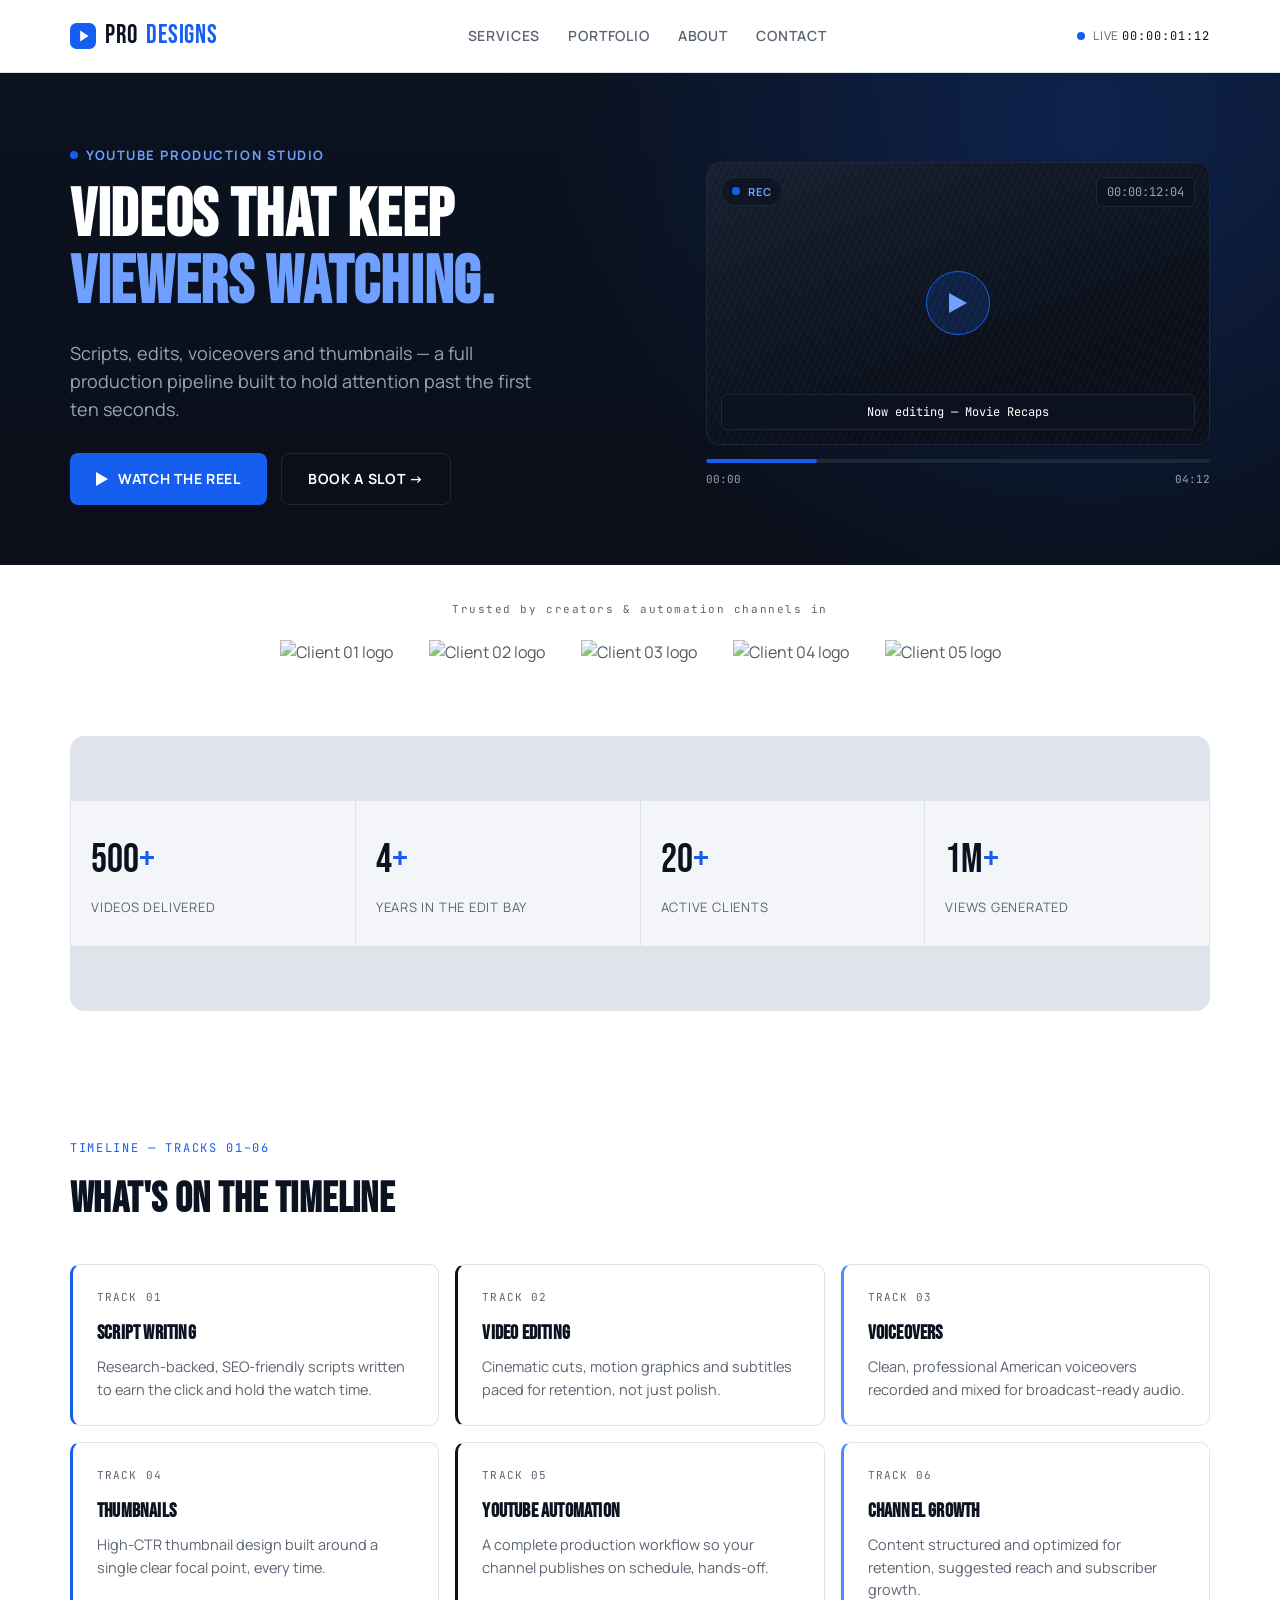
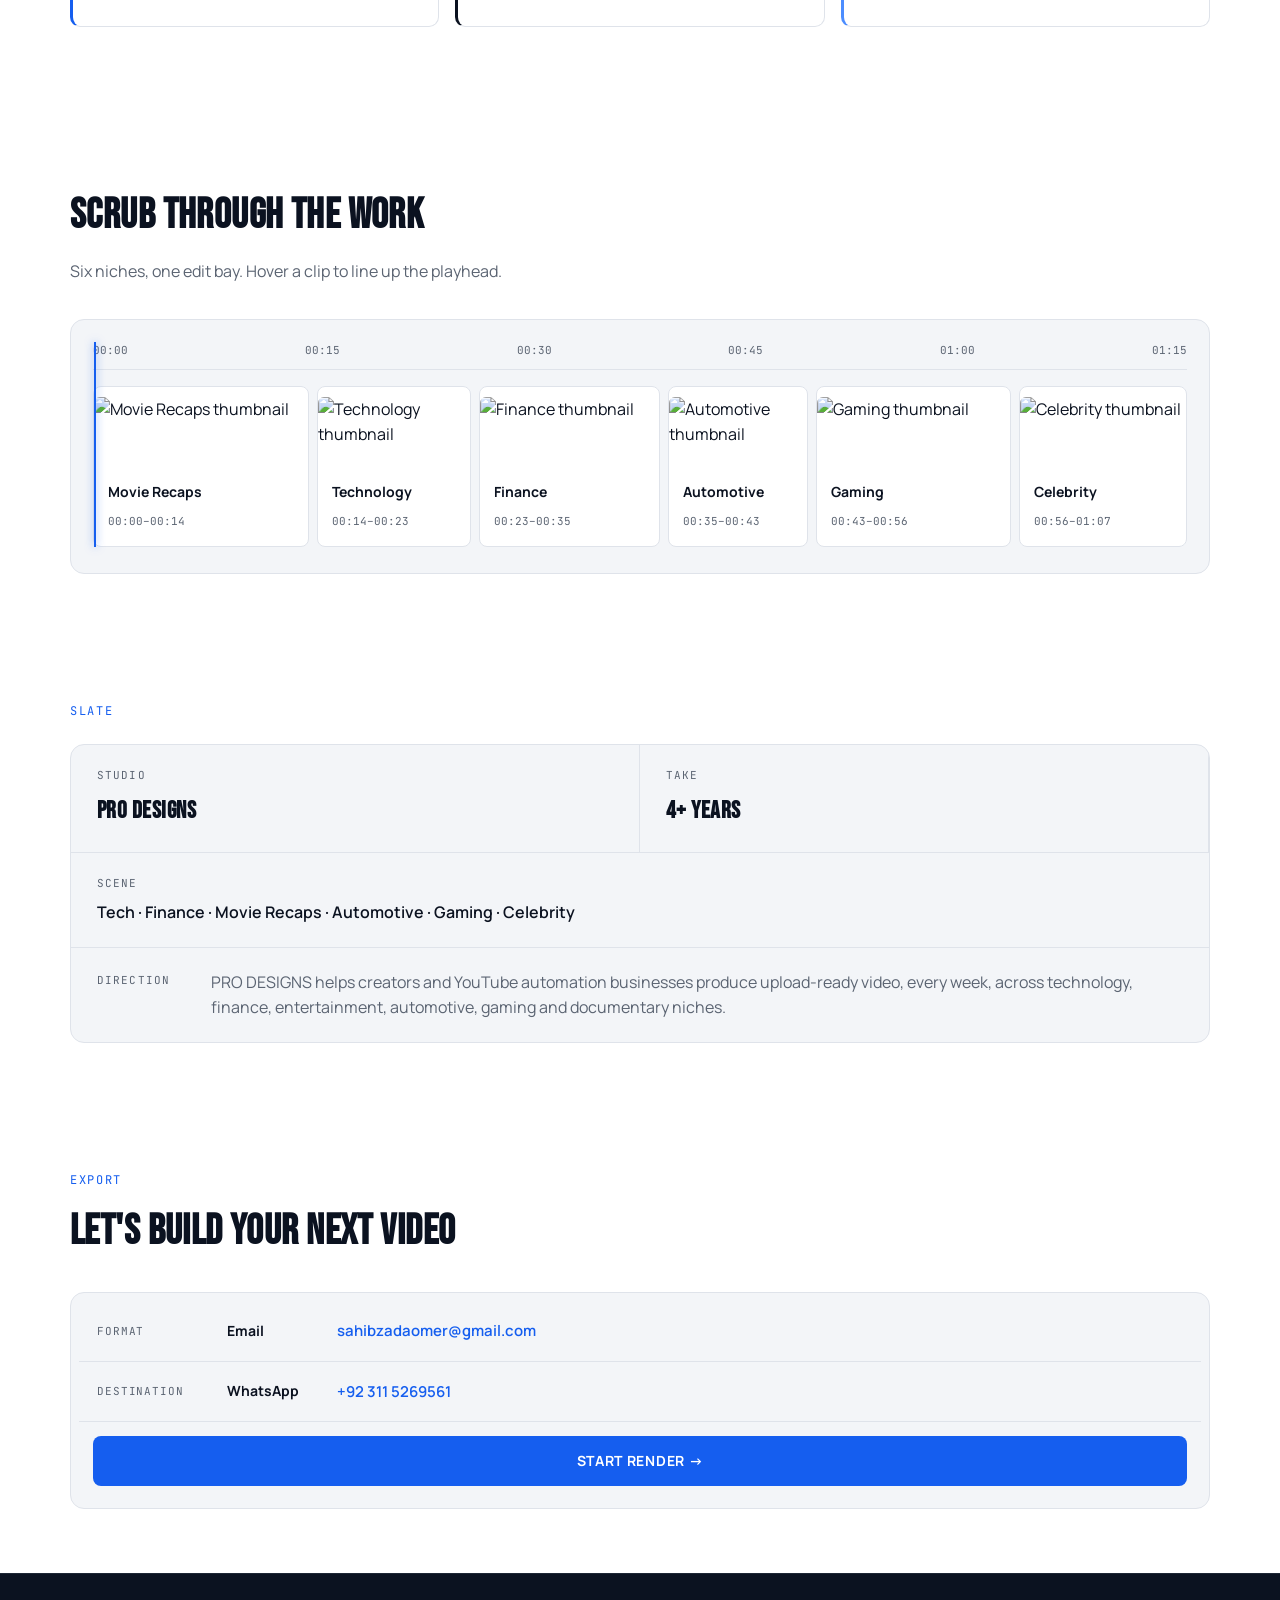
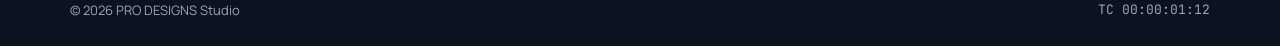
==== commit 9679d037: "Add files via upload" ====
--- a/index.html
+++ b/index.html
@@ -9,12 +9,19 @@
 <link rel="preconnect" href="https://fonts.gstatic.com" crossorigin>
 <link href="https://fonts.googleapis.com/css2?family=Bebas+Neue&family=Manrope:wght@400;500;600;700;800&family=JetBrains+Mono:wght@400;500;700&display=swap" rel="stylesheet">
 <link rel="stylesheet" href="style.css">
+<link rel="icon" type="image/svg+xml" href="favicon.svg">
 </head>
 <body>
 
 <header class="nav">
   <div class="wrap navbar">
-    <a class="logo" href="#top">PRO <span>DESIGNS</span></a>
+    <a class="logo" href="#top">
+      <svg class="logomark" width="26" height="26" viewBox="0 0 28 28" fill="none" aria-hidden="true">
+        <rect width="28" height="28" rx="7" fill="#155EEF"/>
+        <path d="M11 8L20 14L11 20V8Z" fill="#FFFFFF"/>
+      </svg>
+      PRO <span>DESIGNS</span>
+    </a>
     <button class="nav-toggle" id="navToggle" aria-label="Toggle menu" aria-expanded="false">
       <span></span><span></span><span></span>
     </button>
@@ -46,10 +53,10 @@
       </div>
 
       <div class="player reveal">
-        <div class="player-frame">
+        <div class="player-frame" id="playerFrame">
           <div class="player-badge"><span class="rec-dot"></span>REC</div>
           <div class="player-tc mono" id="playerTc">00:00:12:04</div>
-          <button class="play-btn" aria-label="Play showreel">
+          <button class="play-btn" id="playBtn" aria-label="Play showreel">
             <svg width="18" height="20" viewBox="0 0 18 20" fill="none"><path d="M0 0L18 10L0 20V0Z" fill="currentColor"/></svg>
           </button>
           <div class="caption mono" id="caption">Now editing — Movie Recaps</div>
@@ -58,6 +65,19 @@
           <div class="scrub-track"><div class="scrub-fill" id="scrubFill"></div></div>
           <div class="scrub-labels mono"><span>00:00</span><span>04:12</span></div>
         </div>
+      </div>
+    </div>
+  </section>
+
+  <section class="logo-strip reveal">
+    <div class="wrap">
+      <p class="logo-strip-label mono">Trusted by creators &amp; automation channels in</p>
+      <div class="logo-row">
+        <img src="https://placehold.co/140x44/F3F5F8/5B6472?font=jetbrains-mono&text=CLIENT+01" alt="Client 01 logo" loading="lazy">
+        <img src="https://placehold.co/140x44/F3F5F8/5B6472?font=jetbrains-mono&text=CLIENT+02" alt="Client 02 logo" loading="lazy">
+        <img src="https://placehold.co/140x44/F3F5F8/5B6472?font=jetbrains-mono&text=CLIENT+03" alt="Client 03 logo" loading="lazy">
+        <img src="https://placehold.co/140x44/F3F5F8/5B6472?font=jetbrains-mono&text=CLIENT+04" alt="Client 04 logo" loading="lazy">
+        <img src="https://placehold.co/140x44/F3F5F8/5B6472?font=jetbrains-mono&text=CLIENT+05" alt="Client 05 logo" loading="lazy">
       </div>
     </div>
   </section>
@@ -117,21 +137,27 @@
       </div>
       <div class="clips" id="clips">
         <div class="clip" style="--w:1.35" data-tc="00:00–00:14">
+          <img class="clip-thumb" src="https://placehold.co/300x160/0B1220/155EEF?font=jetbrains-mono&text=Movie+Recaps" alt="Movie Recaps thumbnail" loading="lazy">
           <span class="clip-label">Movie Recaps</span><span class="clip-tc mono">00:00–00:14</span>
         </div>
         <div class="clip" style="--w:0.9" data-tc="00:14–00:23">
+          <img class="clip-thumb" src="https://placehold.co/300x160/0B1220/4C8DFF?font=jetbrains-mono&text=Technology" alt="Technology thumbnail" loading="lazy">
           <span class="clip-label">Technology</span><span class="clip-tc mono">00:14–00:23</span>
         </div>
         <div class="clip" style="--w:1.1" data-tc="00:23–00:35">
+          <img class="clip-thumb" src="https://placehold.co/300x160/0B1220/6FA0FF?font=jetbrains-mono&text=Finance" alt="Finance thumbnail" loading="lazy">
           <span class="clip-label">Finance</span><span class="clip-tc mono">00:23–00:35</span>
         </div>
         <div class="clip" style="--w:0.8" data-tc="00:35–00:43">
+          <img class="clip-thumb" src="https://placehold.co/300x160/0B1220/155EEF?font=jetbrains-mono&text=Automotive" alt="Automotive thumbnail" loading="lazy">
           <span class="clip-label">Automotive</span><span class="clip-tc mono">00:35–00:43</span>
         </div>
         <div class="clip" style="--w:1.2" data-tc="00:43–00:56">
+          <img class="clip-thumb" src="https://placehold.co/300x160/0B1220/4C8DFF?font=jetbrains-mono&text=Gaming" alt="Gaming thumbnail" loading="lazy">
           <span class="clip-label">Gaming</span><span class="clip-tc mono">00:43–00:56</span>
         </div>
         <div class="clip" style="--w:1" data-tc="00:56–01:07">
+          <img class="clip-thumb" src="https://placehold.co/300x160/0B1220/6FA0FF?font=jetbrains-mono&text=Celebrity" alt="Celebrity thumbnail" loading="lazy">
           <span class="clip-label">Celebrity</span><span class="clip-tc mono">00:56–01:07</span>
         </div>
       </div>
--- a/style.css
+++ b/style.css
@@ -1,17 +1,21 @@
 /* ---------- tokens ---------- */
 :root{
-  --bg:#0D1013;
-  --panel:#15181D;
-  --panel-2:#1C2027;
-  --line:#2A2E36;
-  --ink:#F2F1EC;
-  --muted:#8A8F98;
-  --accent:#FF5A2E;      /* rec orange */
-  --accent-dim:#8a341a;
-  --lime:#D8FF4F;         /* live / growth highlight */
-  --track-a:#FF5A2E;
-  --track-b:#4FD1FF;
-  --track-c:#D8FF4F;
+  --bg:#FFFFFF;
+  --bg-deep:#0B1220;      /* black/navy bookend sections (hero, footer) */
+  --panel:#F3F5F8;
+  --panel-2:#E9EDF3;
+  --line:#DFE3EA;
+  --line-deep:#1E2735;    /* borders on dark sections */
+  --ink:#0B1220;
+  --ink-invert:#FFFFFF;
+  --muted:#5B6472;
+  --muted-invert:#9AA5B4;
+  --accent:#155EEF;       /* primary blue */
+  --accent-strong:#0B3FC4;
+  --accent-soft:#E8F0FE;
+  --track-a:#155EEF;
+  --track-b:#0B1220;
+  --track-c:#4C8DFF;
 
   --display: 'Bebas Neue', sans-serif;
   --body: 'Manrope', sans-serif;
@@ -39,13 +43,13 @@
 .rec-dot{
   display:inline-block;width:8px;height:8px;border-radius:50%;
   background:var(--accent);margin-right:8px;
-  box-shadow:0 0 0 0 rgba(255,90,46,.6);
+  box-shadow:0 0 0 0 rgba(21,94,239,.55);
   animation:pulse 1.8s infinite;
 }
 @keyframes pulse{
-  0%{box-shadow:0 0 0 0 rgba(255,90,46,.55)}
-  70%{box-shadow:0 0 0 8px rgba(255,90,46,0)}
-  100%{box-shadow:0 0 0 0 rgba(255,90,46,0)}
+  0%{box-shadow:0 0 0 0 rgba(21,94,239,.5)}
+  70%{box-shadow:0 0 0 8px rgba(21,94,239,0)}
+  100%{box-shadow:0 0 0 0 rgba(21,94,239,0)}
 }
 
 /* ---------- reveal on scroll ---------- */
@@ -58,55 +62,66 @@
 }
 
 /* ---------- nav ---------- */
-.nav{position:sticky;top:0;z-index:50;background:rgba(13,16,19,.88);backdrop-filter:blur(10px);border-bottom:1px solid var(--line)}
+.nav{position:sticky;top:0;z-index:50;background:rgba(255,255,255,.9);backdrop-filter:blur(10px);border-bottom:1px solid var(--line)}
 .navbar{display:flex;align-items:center;justify-content:space-between;padding:16px 0;gap:20px}
-.logo{font-family:var(--display);font-size:26px;letter-spacing:.03em;text-decoration:none;color:var(--ink)}
+.logo{display:flex;align-items:center;gap:9px;font-family:var(--display);font-size:26px;letter-spacing:.03em;text-decoration:none;color:var(--ink)}
 .logo span{color:var(--accent)}
+.logomark{flex-shrink:0}
 .nav-links{display:flex;gap:28px}
 .nav-links a{text-decoration:none;color:var(--muted);font-size:14px;font-weight:600;text-transform:uppercase;letter-spacing:.06em;transition:color .2s}
-.nav-links a:hover{color:var(--ink)}
+.nav-links a:hover{color:var(--accent)}
 .live-clock{display:flex;align-items:center;font-size:12px;color:var(--muted);letter-spacing:.08em;white-space:nowrap}
 .live-clock .mono{color:var(--ink)}
 .nav-toggle{display:none;flex-direction:column;gap:4px;background:none;border:0;cursor:pointer;padding:6px}
 .nav-toggle span{width:22px;height:2px;background:var(--ink)}
 
-/* ---------- hero ---------- */
-.hero{padding:72px 0 60px;background:
-  radial-gradient(circle at 85% 10%, rgba(255,90,46,.14), transparent 45%),
-  linear-gradient(180deg,#0D1013,#0B0D10)}
+/* ---------- hero (dark bookend) ---------- */
+.hero{padding:72px 0 60px;color:var(--ink-invert);background:
+  radial-gradient(circle at 85% 10%, rgba(21,94,239,.22), transparent 45%),
+  linear-gradient(180deg,#0B1220,#0A0F19)}
 .hero-grid{display:grid;grid-template-columns:1.15fr 1fr;gap:56px;align-items:center}
-.eyebrow{display:flex;align-items:center;color:var(--accent);font-size:13px;font-weight:700;text-transform:uppercase;letter-spacing:.12em;margin-bottom:18px}
-.hero h1{font-size:clamp(40px,6vw,68px);line-height:.98;margin-bottom:.35em}
-.hero h1 span{color:var(--accent)}
-.lede{color:var(--muted);font-size:18px;max-width:44ch;margin-bottom:1.6em}
+.eyebrow{display:flex;align-items:center;color:#6FA0FF;font-size:13px;font-weight:700;text-transform:uppercase;letter-spacing:.12em;margin-bottom:18px}
+.hero h1{font-size:clamp(40px,6vw,68px);line-height:.98;margin-bottom:.35em;color:var(--ink-invert)}
+.hero h1 span{color:#6FA0FF}
+.lede{color:var(--muted-invert);font-size:18px;max-width:44ch;margin-bottom:1.6em}
 .cta-row{display:flex;gap:14px;flex-wrap:wrap}
-.btn{display:inline-flex;align-items:center;gap:10px;padding:14px 26px;border-radius:8px;text-decoration:none;font-weight:700;font-size:14px;text-transform:uppercase;letter-spacing:.05em;transition:transform .18s ease,background .18s ease,border-color .18s ease}
-.btn-primary{background:var(--accent);color:#150a05}
-.btn-primary:hover{transform:translateY(-2px);background:#ff6d45}
-.btn-ghost{background:transparent;color:var(--ink);border:1px solid var(--line)}
-.btn-ghost:hover{border-color:var(--accent);color:var(--accent)}
+.btn{display:inline-flex;align-items:center;gap:10px;padding:14px 26px;border-radius:8px;text-decoration:none;font-weight:700;font-size:14px;text-transform:uppercase;letter-spacing:.05em;transition:transform .18s ease,background .18s ease,border-color .18s ease,color .18s ease}
+.btn-primary{background:var(--accent);color:#FFFFFF}
+.btn-primary:hover{transform:translateY(-2px);background:var(--accent-strong)}
+.btn-ghost{background:transparent;color:var(--ink-invert);border:1px solid var(--line-deep)}
+.btn-ghost:hover{border-color:#6FA0FF;color:#6FA0FF}
 
 /* ---------- player mockup ---------- */
 .player-frame{
   position:relative;aspect-ratio:16/9;border-radius:14px;overflow:hidden;
   background:
-    linear-gradient(160deg,#1C2027,#0E1013 70%);
-  border:1px solid var(--line);
+    linear-gradient(160deg,#16202F,#0A0F19 70%);
+  border:1px solid var(--line-deep);
   display:flex;align-items:center;justify-content:center;
 }
 .player-frame::before{
   content:"";position:absolute;inset:0;
   background:repeating-linear-gradient(115deg,rgba(255,255,255,.025) 0 2px,transparent 2px 6px);
 }
-.player-badge{position:absolute;top:14px;left:14px;display:flex;align-items:center;font-size:11px;font-weight:700;letter-spacing:.1em;color:var(--accent);background:rgba(13,16,19,.7);padding:5px 10px;border-radius:20px;border:1px solid var(--line)}
-.player-tc{position:absolute;top:14px;right:14px;font-size:12px;color:var(--muted);background:rgba(13,16,19,.7);padding:5px 10px;border-radius:6px;border:1px solid var(--line)}
-.play-btn{width:64px;height:64px;border-radius:50%;background:rgba(255,90,46,.15);border:1px solid var(--accent);color:var(--accent);display:flex;align-items:center;justify-content:center;cursor:pointer;transition:transform .2s,background .2s}
-.play-btn:hover{transform:scale(1.08);background:rgba(255,90,46,.28)}
-.caption{position:absolute;bottom:14px;left:14px;right:14px;font-size:12px;color:var(--ink);background:rgba(13,16,19,.75);padding:8px 12px;border-radius:6px;border:1px solid var(--line);text-align:center;transition:opacity .3s}
+.player-badge{position:absolute;top:14px;left:14px;display:flex;align-items:center;font-size:11px;font-weight:700;letter-spacing:.1em;color:#6FA0FF;background:rgba(11,18,32,.7);padding:5px 10px;border-radius:20px;border:1px solid var(--line-deep)}
+.player-tc{position:absolute;top:14px;right:14px;font-size:12px;color:var(--muted-invert);background:rgba(11,18,32,.7);padding:5px 10px;border-radius:6px;border:1px solid var(--line-deep)}
+.play-btn{width:64px;height:64px;border-radius:50%;background:rgba(21,94,239,.18);border:1px solid var(--accent);color:#6FA0FF;display:flex;align-items:center;justify-content:center;cursor:pointer;transition:transform .2s,background .2s}
+.play-btn:hover{transform:scale(1.08);background:rgba(21,94,239,.32)}
+.caption{position:absolute;bottom:14px;left:14px;right:14px;font-size:12px;color:var(--ink-invert);background:rgba(11,18,32,.75);padding:8px 12px;border-radius:6px;border:1px solid var(--line-deep);text-align:center;transition:opacity .3s}
+.player-frame.is-playing{padding:0}
+.player-frame.is-playing::before{display:none}
+.player-frame iframe{position:absolute;inset:0;width:100%;height:100%;border:0}
 .scrubber{margin-top:14px}
-.scrub-track{height:4px;border-radius:2px;background:var(--line);position:relative;overflow:hidden}
+.scrub-track{height:4px;border-radius:2px;background:var(--line-deep);position:relative;overflow:hidden}
 .scrub-fill{position:absolute;left:0;top:0;bottom:0;width:22%;background:var(--accent);border-radius:2px}
-.scrub-labels{display:flex;justify-content:space-between;font-size:11px;color:var(--muted);margin-top:8px}
+.scrub-labels{display:flex;justify-content:space-between;font-size:11px;color:var(--muted-invert);margin-top:8px}
+
+/* ---------- logo strip ---------- */
+.logo-strip{padding:36px 0 8px}
+.logo-strip-label{text-align:center;color:var(--muted);font-size:11px;letter-spacing:.14em;margin-bottom:22px}
+.logo-row{display:flex;align-items:center;justify-content:center;gap:36px;flex-wrap:wrap}
+.logo-row img{opacity:.7;transition:opacity .2s}
+.logo-row img:hover{opacity:1}
 
 /* ---------- stats ---------- */
 .stats{display:grid;grid-template-columns:repeat(4,1fr);gap:1px;background:var(--line);border:1px solid var(--line);border-radius:14px;overflow:hidden;margin:64px auto}
@@ -123,8 +138,8 @@
 
 /* ---------- tracks / services ---------- */
 .tracks{display:grid;grid-template-columns:repeat(3,1fr);gap:16px;margin-top:32px}
-.track{background:var(--panel);border:1px solid var(--line);border-left:3px solid var(--accent);border-radius:10px;padding:24px;transition:transform .2s,border-color .2s}
-.track:hover{transform:translateY(-4px)}
+.track{background:var(--bg);border:1px solid var(--line);border-left:3px solid var(--accent);border-radius:10px;padding:24px;transition:transform .2s ease,box-shadow .2s ease}
+.track:hover{transform:translateY(-4px);box-shadow:0 16px 30px rgba(11,18,32,.08)}
 .track-a{border-left-color:var(--track-a)}
 .track-b{border-left-color:var(--track-b)}
 .track-c{border-left-color:var(--track-c)}
@@ -138,15 +153,16 @@
 .clips{display:flex;gap:8px;min-width:640px}
 .clip{
   flex:var(--w) 1 0;
-  background:var(--panel-2);border:1px solid var(--line);border-radius:8px;
-  padding:16px 14px;min-width:90px;cursor:pointer;
-  display:flex;flex-direction:column;justify-content:space-between;gap:22px;
-  transition:transform .18s ease,border-color .18s ease,background .18s ease;
-}
-.clip:hover,.clip:focus-visible{transform:translateY(-6px);border-color:var(--accent);background:#22262e}
-.clip-label{font-weight:700;font-size:14px}
+  background:var(--bg);border:1px solid var(--line);border-radius:8px;
+  padding:10px 14px 16px;min-width:120px;cursor:pointer;overflow:hidden;
+  display:flex;flex-direction:column;gap:10px;
+  transition:transform .18s ease,border-color .18s ease,box-shadow .18s ease;
+}
+.clip:hover,.clip:focus-visible{transform:translateY(-6px);border-color:var(--accent);box-shadow:0 16px 30px rgba(11,18,32,.1)}
+.clip-thumb{width:calc(100% + 28px);margin:0 -14px;display:block;height:74px;object-fit:cover;border-radius:6px 6px 0 0}
+.clip-label{font-weight:700;font-size:14px;color:var(--ink)}
 .clip-tc{font-size:11px;color:var(--muted)}
-.playhead{position:absolute;top:22px;bottom:26px;width:2px;background:var(--accent);left:22px;transition:left .25s ease;pointer-events:none;box-shadow:0 0 8px rgba(255,90,46,.7)}
+.playhead{position:absolute;top:22px;bottom:26px;width:2px;background:var(--accent);left:22px;transition:left .25s ease;pointer-events:none;box-shadow:0 0 8px rgba(21,94,239,.6)}
 
 /* ---------- about / slate ---------- */
 .slate{background:var(--panel);border:1px solid var(--line);border-radius:14px;padding:0;overflow:hidden;margin-top:24px}
@@ -155,10 +171,10 @@
 .slate-row > div,.slate-row > span,.slate-row > p{padding:22px 26px}
 .slate-top > div{border-right:1px solid var(--line)}
 .slate-top span{display:block;font-size:11px;color:var(--muted);letter-spacing:.1em;margin-bottom:8px}
-.slate-top strong{font-family:var(--display);font-size:24px;letter-spacing:.02em}
+.slate-top strong{font-family:var(--display);font-size:24px;letter-spacing:.02em;color:var(--ink)}
 .slate-scene{grid-column:1/-1;padding:22px 26px}
 .slate-scene span{display:block;font-size:11px;color:var(--muted);letter-spacing:.1em;margin-bottom:8px}
-.slate-scene strong{font-size:16px;font-weight:600;line-height:1.6}
+.slate-scene strong{font-size:16px;font-weight:600;line-height:1.6;color:var(--ink)}
 .slate-note{grid-template-columns:140px 1fr;grid-column:1/-1}
 .slate-note span{font-size:11px;color:var(--muted);letter-spacing:.1em;padding-top:24px}
 .slate-note p{color:var(--muted);margin:0;padding-left:0}
@@ -169,12 +185,13 @@
 .export-row{display:grid;grid-template-columns:120px 100px 1fr;align-items:center;gap:10px;padding:18px 18px;border-bottom:1px solid var(--line)}
 .export-row span{font-size:11px;color:var(--muted);letter-spacing:.08em}
 .export-row strong{font-size:14px;color:var(--ink)}
-.export-row a{text-decoration:none;color:var(--lime);font-weight:600;font-size:15px}
+.export-row a{text-decoration:none;color:var(--accent);font-weight:600;font-size:15px}
 .export-row a:hover{text-decoration:underline}
-.render-btn{margin:14px;width:calc(100% - 28px);justify-content:center}
-
-/* ---------- footer ---------- */
-footer{border-top:1px solid var(--line);padding:26px 0;color:var(--muted);font-size:13px}
+.render-btn{margin:14px;width:calc(100% - 28px);justify-content:center;background:var(--accent);color:#fff}
+.render-btn:hover{background:var(--accent-strong)}
+
+/* ---------- footer (dark bookend) ---------- */
+footer{background:var(--bg-deep);border-top:1px solid var(--line-deep);padding:26px 0;color:var(--muted-invert);font-size:13px}
 .footer-row{display:flex;justify-content:space-between;flex-wrap:wrap;gap:8px}
 
 /* ---------- responsive ---------- */
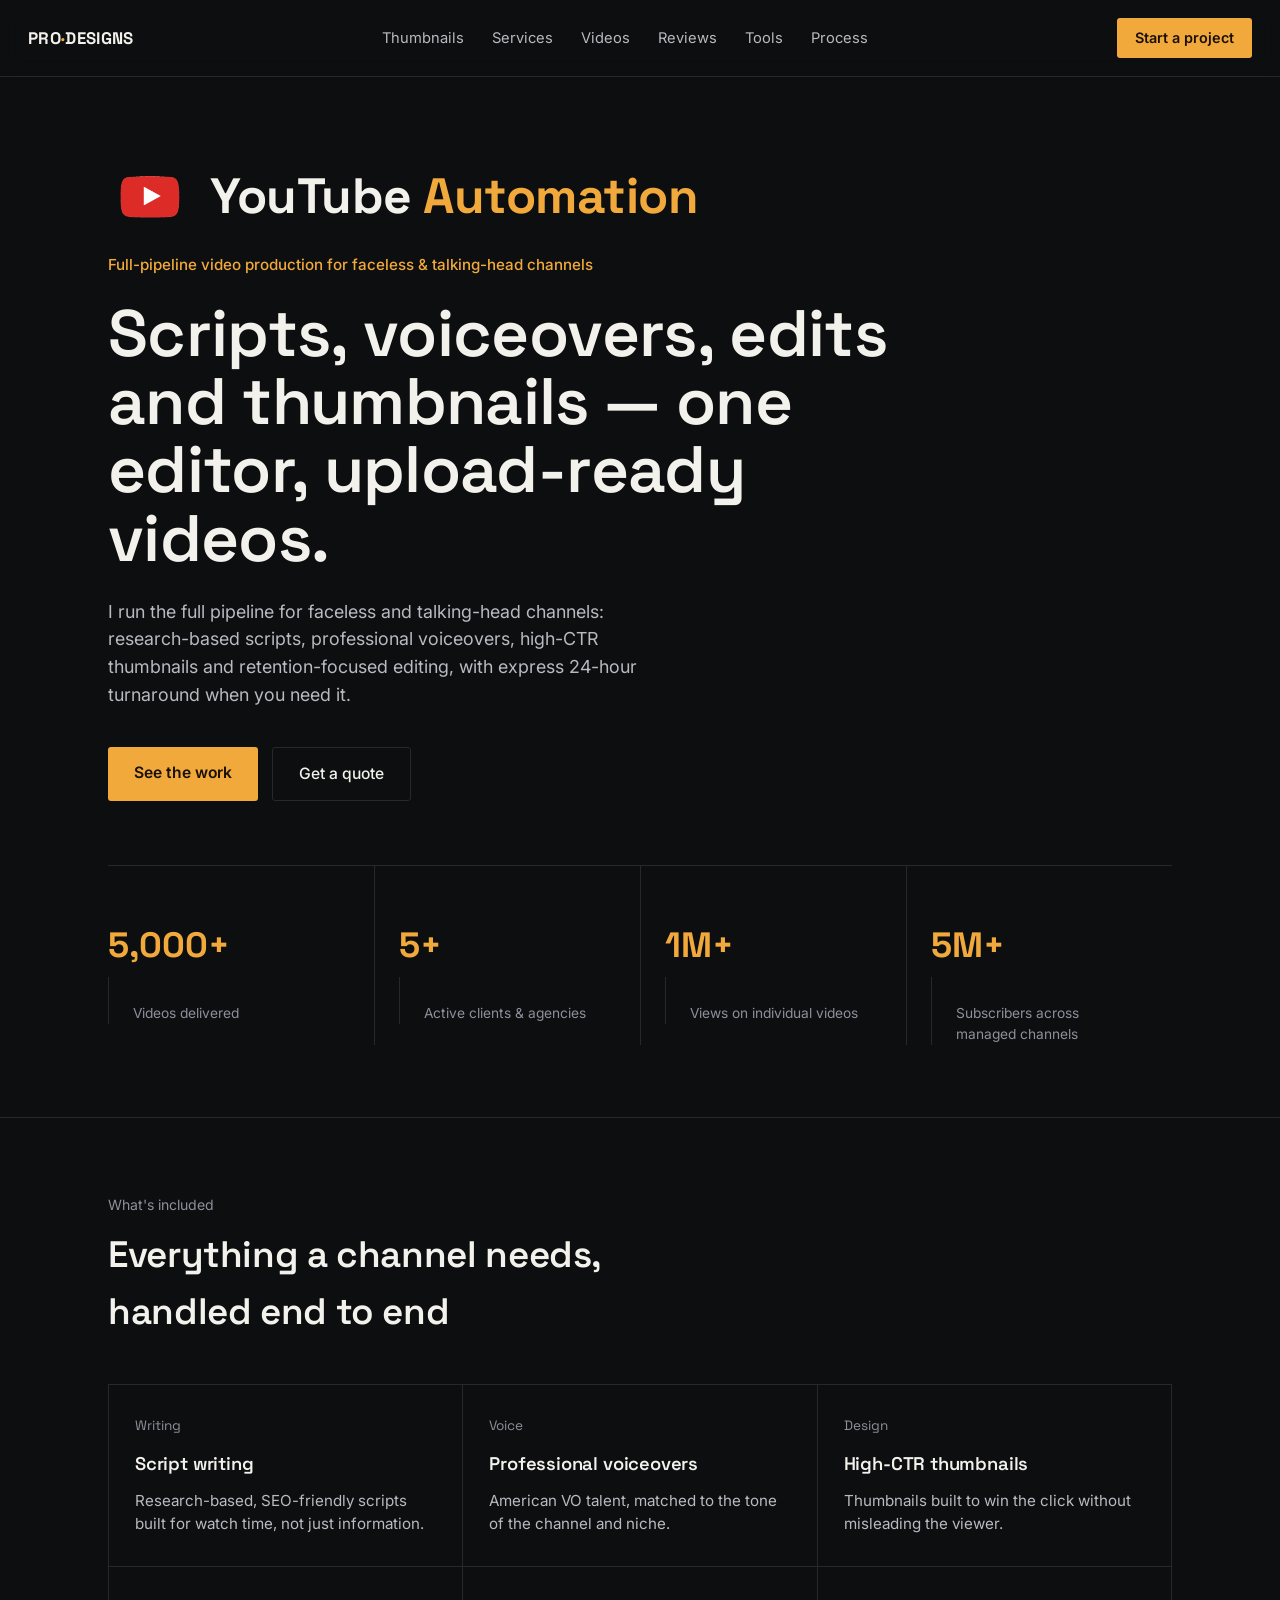
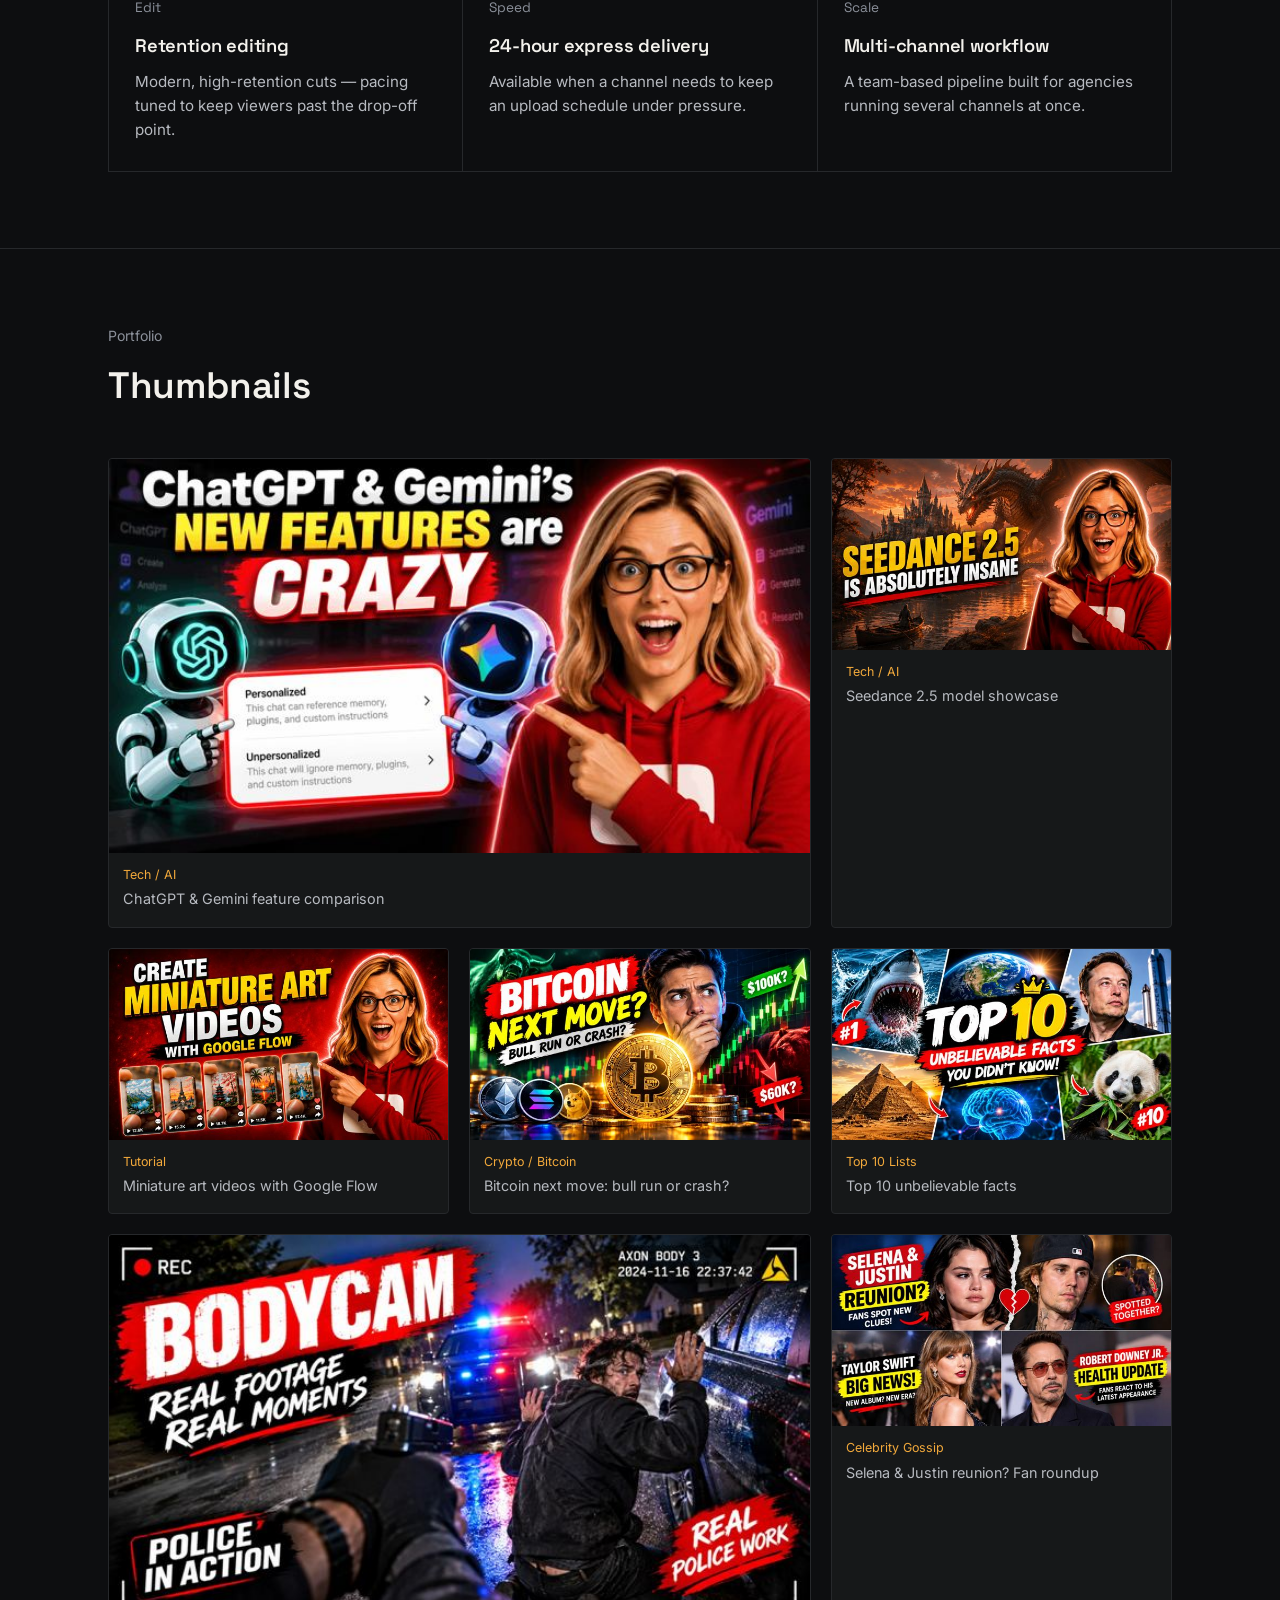
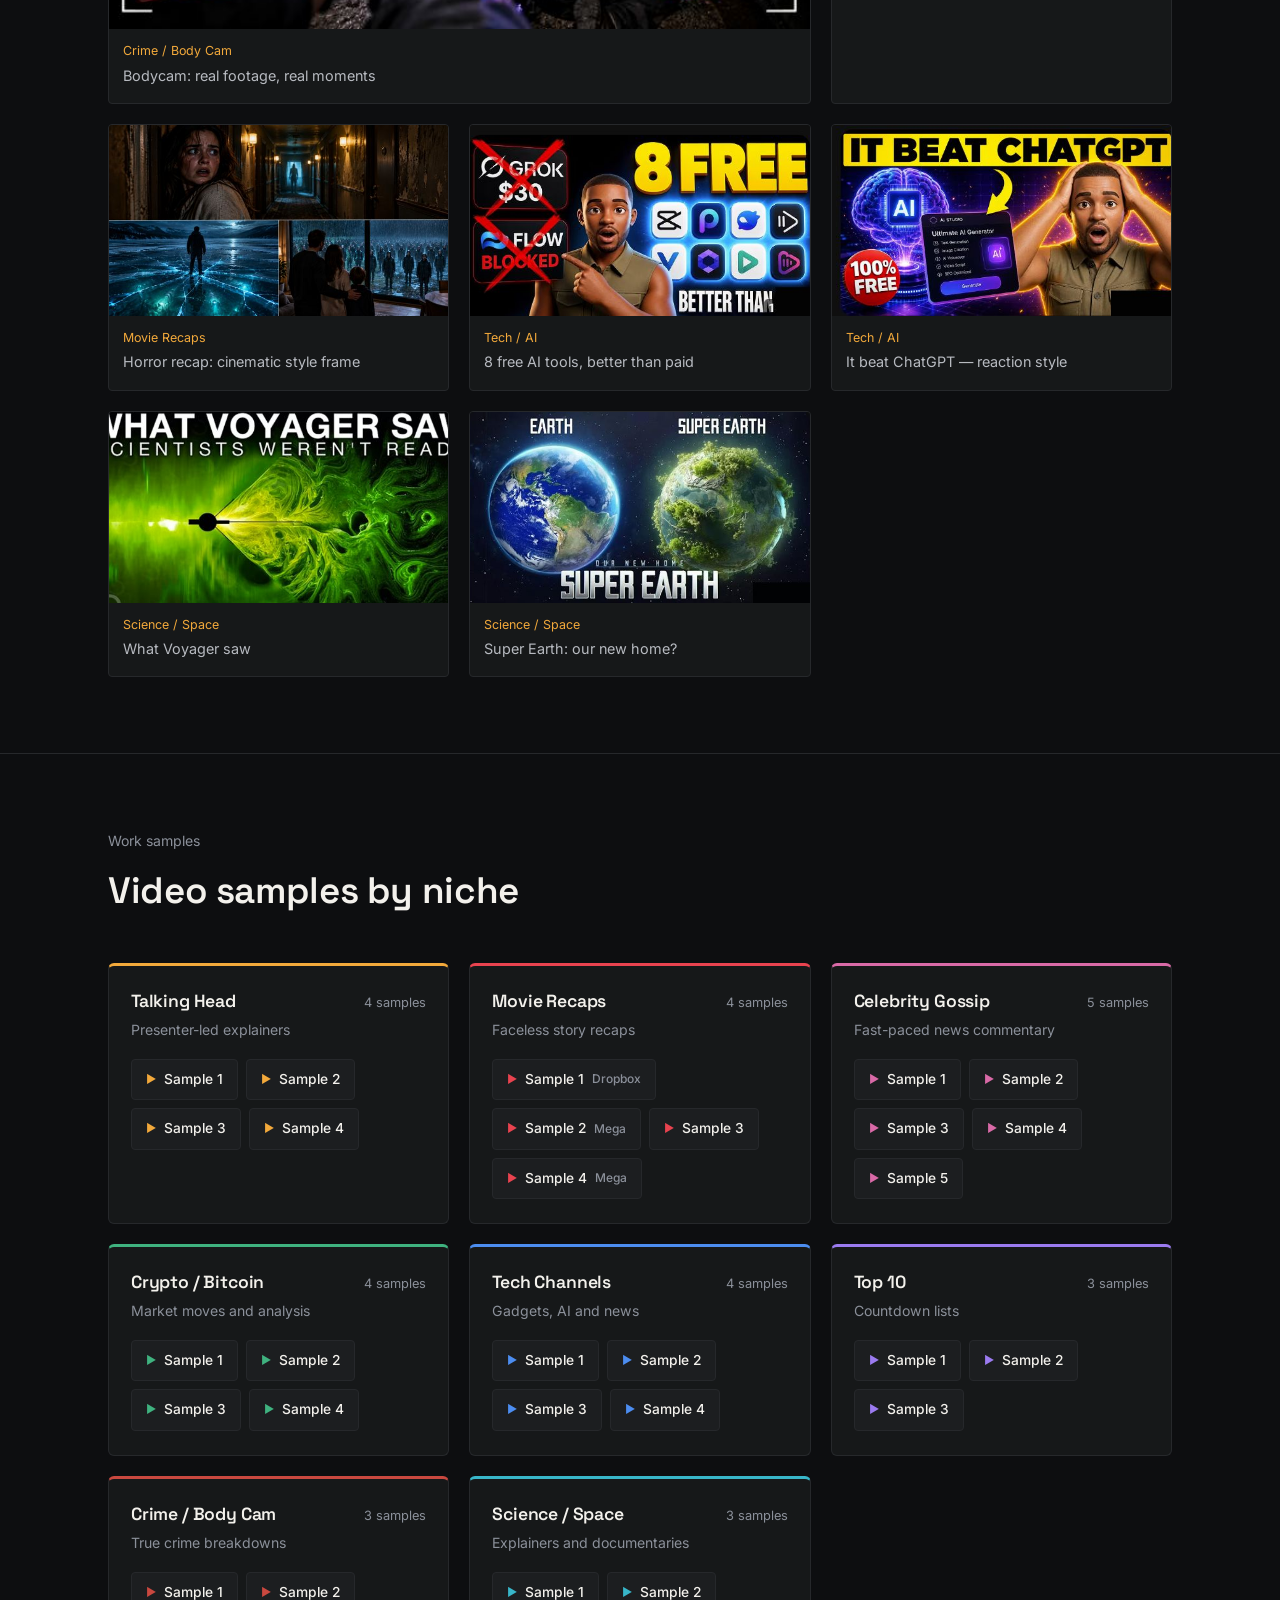
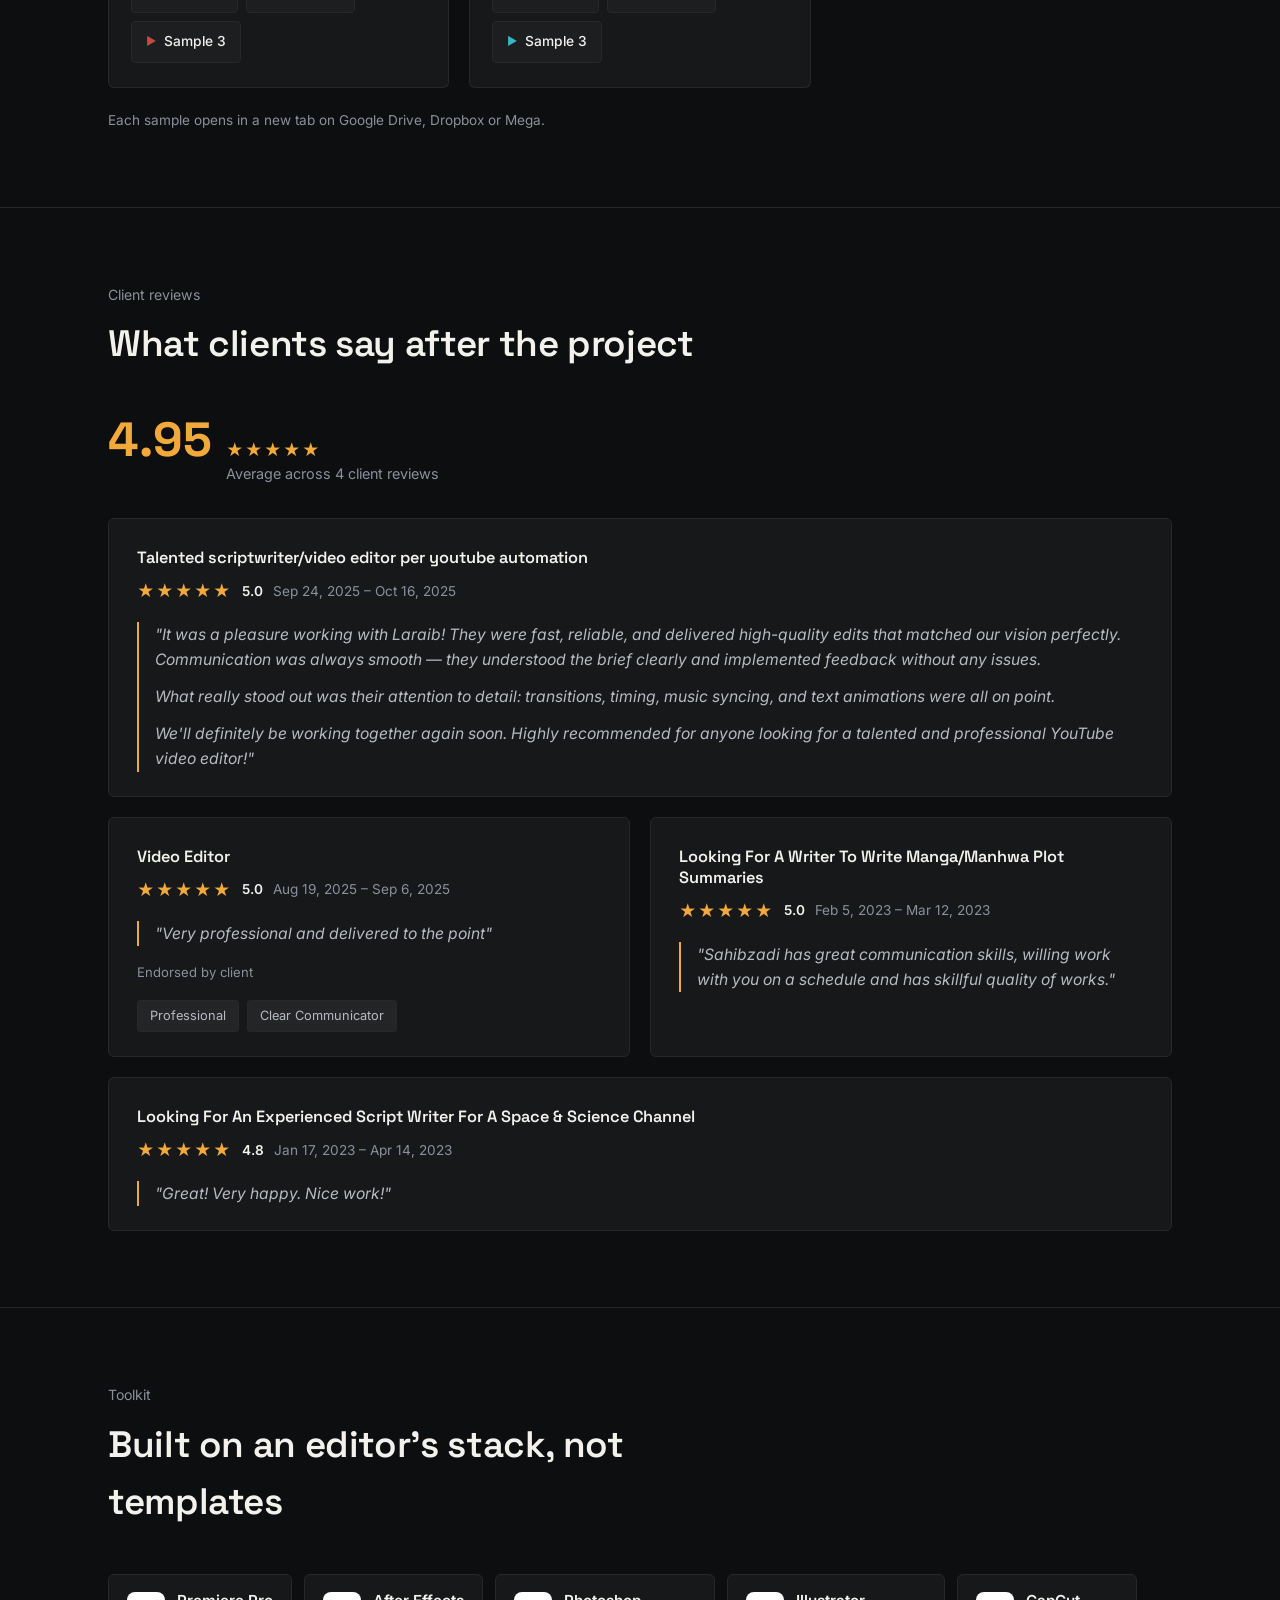
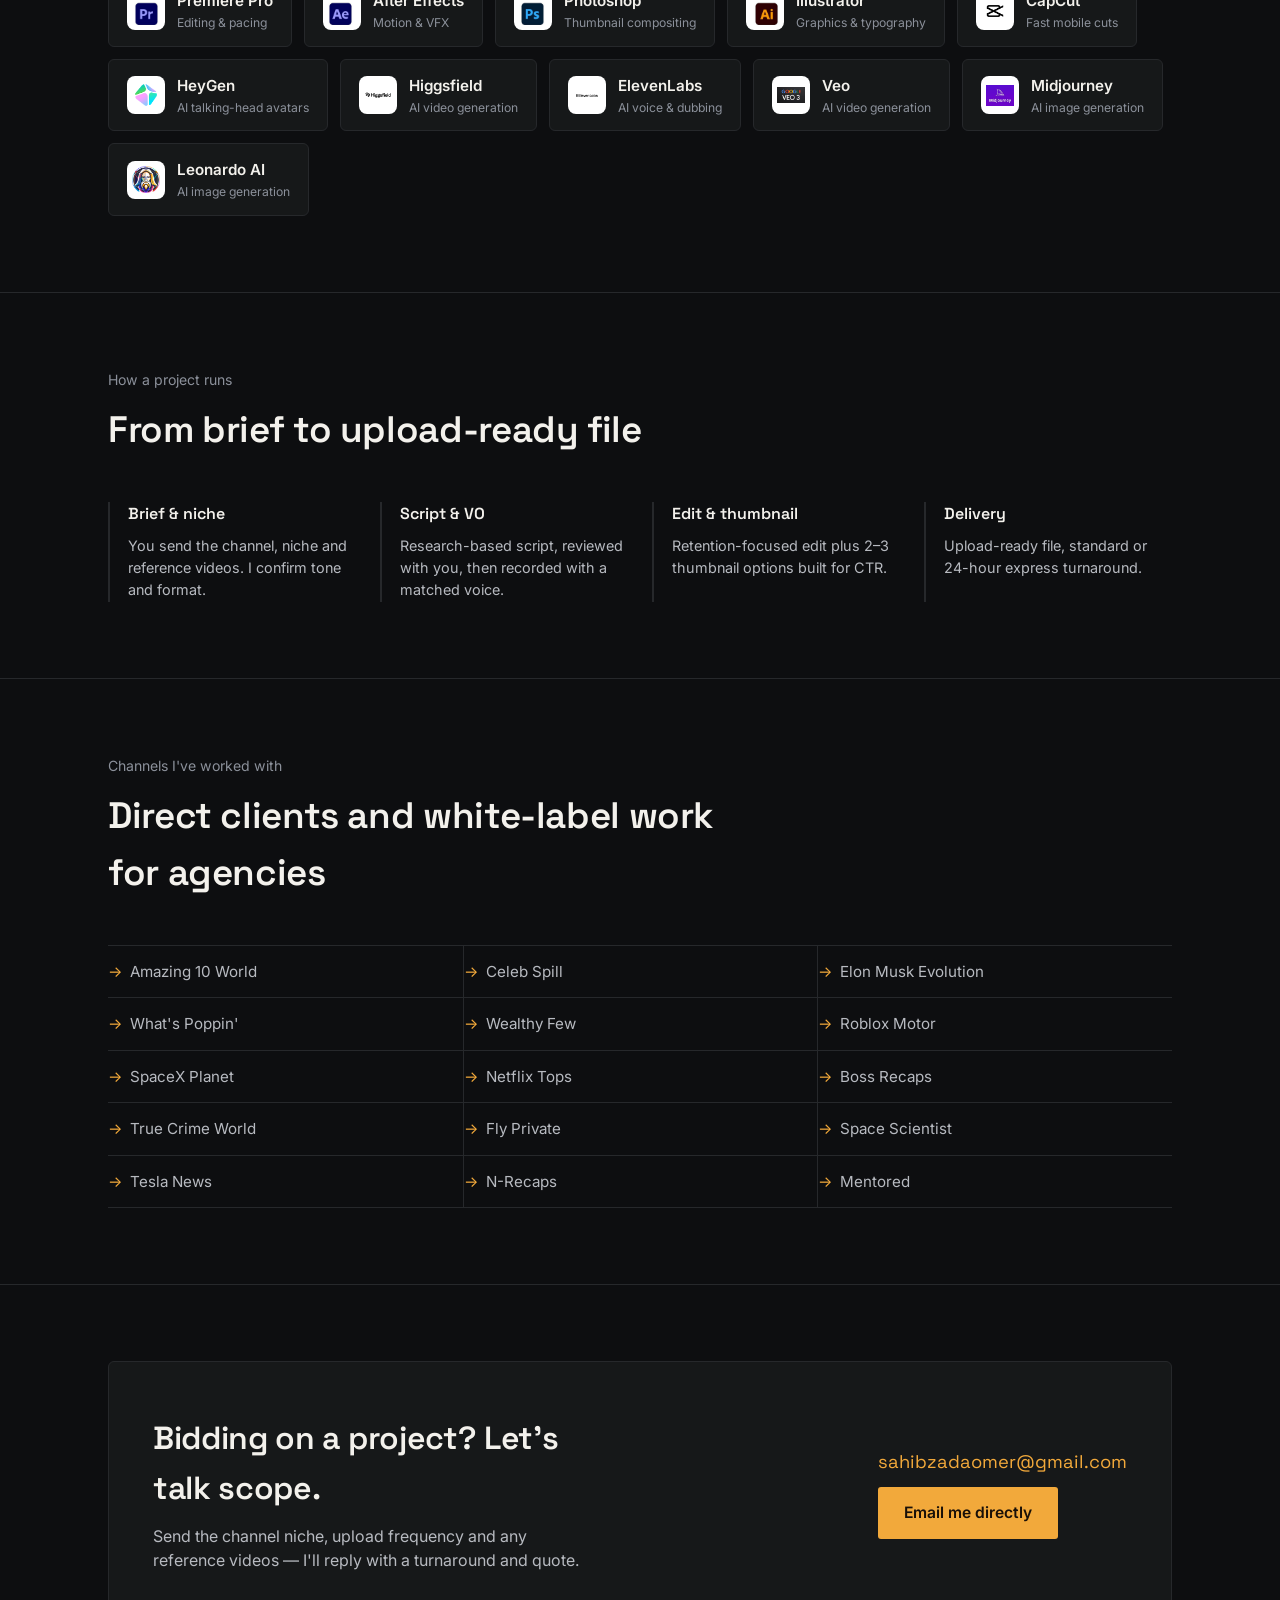
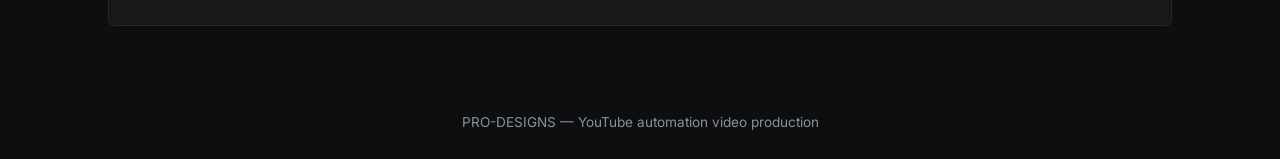
==== commit 11697c99: "Add files via upload" ====
--- a/index.html
+++ b/index.html
@@ -2,213 +2,394 @@
 <html lang="en">
 <head>
 <meta charset="UTF-8">
-<meta name="viewport" content="width=device-width,initial-scale=1">
-<title>PRO DESIGNS — YouTube Production Studio</title>
-<meta name="description" content="Scripts, edits, voiceovers and thumbnails — a full YouTube production pipeline for creators and automation channels.">
+<meta name="viewport" content="width=device-width, initial-scale=1, viewport-fit=cover">
+<title>PRO-DESIGNS — YouTube Automation Video Studio</title>
 <link rel="preconnect" href="https://fonts.googleapis.com">
 <link rel="preconnect" href="https://fonts.gstatic.com" crossorigin>
-<link href="https://fonts.googleapis.com/css2?family=Bebas+Neue&family=Manrope:wght@400;500;600;700;800&family=JetBrains+Mono:wght@400;500;700&display=swap" rel="stylesheet">
-<link rel="stylesheet" href="style.css">
-<link rel="icon" type="image/svg+xml" href="favicon.svg">
+<link href="https://fonts.googleapis.com/css2?family=Space+Grotesk:wght@400;500;600;700&family=Inter:wght@400;500;600&display=swap" rel="stylesheet">
+<style>
+  :root{
+    --bg:#0D0E10;
+    --bg-raise:#161819;
+    --line:#26282b;
+    --gold:#F2A93B;
+    --red:#E8434F;
+    --ink:#F3F1EC;
+    --ink-soft:#B7BAC0;
+    --ink-mute:#8B909A;
+    font-size:16px;
+    box-sizing:border-box;
+    padding-top:env(safe-area-inset-top,0px);
+    padding-bottom:env(safe-area-inset-bottom,0px);
+  }
+  *{box-sizing:inherit; margin:0; padding:0;}
+  html{scroll-padding-top:env(safe-area-inset-top,0px); scroll-behavior:smooth;}
+  body{
+    background:var(--bg); color:var(--ink);
+    font-family:'Inter',system-ui,-apple-system,sans-serif;
+    font-size:16px; line-height:1.55; -webkit-font-smoothing:antialiased;
+    overflow-x:hidden;
+  }
+  img{max-width:100%; display:block;}
+  a{color:inherit;}
+  .wrap{max-width:1120px; margin:0 auto; padding:0 28px;}
+  h1,h2,h3{font-family:'Space Grotesk',sans-serif; font-weight:600; letter-spacing:-0.01em;}
+
+  /* ---- top nav ---- */
+  header.site{
+    position:sticky; top:0; top:env(safe-area-inset-top,0px);
+    z-index:50; background:rgba(13,14,16,0.86); backdrop-filter:blur(10px);
+    border-bottom:1px solid var(--line);
+  }
+  .nav{display:flex; align-items:center; justify-content:space-between; padding:18px 28px;}
+  .brand{font-family:'Space Grotesk',sans-serif; font-weight:700; font-size:1.05rem; letter-spacing:0.02em;}
+  .brand span{color:var(--gold);}
+  .nav-links{display:flex; gap:28px; font-size:0.92rem; color:var(--ink-soft);}
+  .nav-links a{text-decoration:none; transition:color .15s;}
+  .nav-links a:hover{color:var(--gold);}
+  .nav-cta{background:var(--gold); color:#191008; padding:9px 18px; border-radius:3px; font-weight:600; font-size:0.9rem; text-decoration:none; white-space:nowrap;}
+  @media (max-width:720px){ .nav-links{display:none;} }
+
+  /* ---- hero ---- */
+  .hero{padding:88px 0 72px; border-bottom:1px solid var(--line); position:relative;}
+  .hero-tag{color:var(--gold); font-size:0.95rem; font-weight:500; margin-bottom:22px;}
+  .yt-lockup{display:inline-flex; align-items:center; gap:18px; margin-bottom:28px;}
+  .yt-badge{width:84px; height:60px; border-radius:0; background:none; display:flex; align-items:center; justify-content:center; flex:none;}
+  .yt-badge img{width:100%; height:100%; object-fit:contain;}
+  .yt-lockup .yt-text{font-family:'Space Grotesk',sans-serif; font-weight:700; font-size:clamp(2.1rem,4.4vw,3.1rem); letter-spacing:-0.01em; line-height:1;}
+  .yt-lockup .yt-text .fill{color:var(--ink);}
+  .yt-lockup .yt-text .accent{color:var(--gold);}
+  .hero h1{font-size:clamp(2.4rem,5.6vw,4.1rem); line-height:1.04; max-width:780px;}
+  .hero p.lede{margin-top:26px; max-width:560px; color:var(--ink-soft); font-size:1.12rem;}
+  .hero-actions{display:flex; gap:14px; margin-top:38px; flex-wrap:wrap;}
+  .btn-primary{background:var(--gold); color:#191008; padding:14px 26px; border-radius:3px; font-weight:600; text-decoration:none; font-size:0.98rem;}
+  .btn-ghost{border:1px solid var(--line); color:var(--ink); padding:14px 26px; border-radius:3px; font-weight:500; text-decoration:none; font-size:0.98rem;}
+  .btn-ghost:hover{border-color:var(--gold); color:var(--gold);}
+
+  .stat-strip{display:grid; grid-template-columns:repeat(4,1fr); border-top:1px solid var(--line); margin-top:64px;}
+  .stat-strip div{padding:26px 24px 0; border-left:1px solid var(--line);}
+  .stat-strip div:first-child{border-left:none; padding-left:0;}
+  .stat-num{font-family:'Space Grotesk',sans-serif; font-size:2.2rem; font-weight:700; color:var(--gold);}
+  .stat-label{color:var(--ink-mute); font-size:0.86rem; margin-top:4px;}
+  @media (max-width:720px){ .stat-strip{grid-template-columns:repeat(2,1fr); row-gap:24px;} .stat-strip div{border-left:none; padding-left:0;} }
+
+  /* ---- section shell ---- */
+  section{padding:76px 0; border-bottom:1px solid var(--line);}
+  .eyebrow{color:var(--ink-mute); font-size:0.88rem; margin-bottom:10px;}
+  .sec-head{max-width:640px; margin-bottom:44px;}
+  .sec-head h2{font-size:clamp(1.7rem,3.2vw,2.3rem);}
+
+  /* ---- services ---- */
+  .services{display:grid; grid-template-columns:repeat(3,1fr); gap:1px; background:var(--line); border:1px solid var(--line);}
+  .service{background:var(--bg); padding:30px 26px;}
+  .service .n{font-family:'Space Grotesk',sans-serif; color:var(--ink-mute); font-size:0.85rem;}
+  .service h3{margin-top:14px; font-size:1.15rem; font-weight:600;}
+  .service p{margin-top:10px; color:var(--ink-soft); font-size:0.95rem;}
+  @media (max-width:820px){ .services{grid-template-columns:1fr;} }
+
+  /* ---- tools row ---- */
+  .tools-row{display:flex; flex-wrap:wrap; gap:12px;}
+  .tool-badge{display:flex; align-items:center; gap:12px; border:1px solid var(--line); border-radius:6px; padding:13px 18px; background:var(--bg-raise); transition:border-color .15s;}
+  .tool-badge:hover{border-color:var(--tclr,var(--gold));}
+  .tool-badge .mark{width:38px; height:38px; border-radius:8px; flex:none; display:flex; align-items:center; justify-content:center; background:#fff; padding:5px;}
+  .tool-badge .mark img{max-width:100%; max-height:100%; object-fit:contain;}
+  .tool-badge .mark svg{width:18px; height:18px;}
+  .tool-badge .mark-text{font-family:'Space Grotesk',sans-serif; font-weight:700; font-size:0.72rem; letter-spacing:0.01em; color:#fff;}
+  .tool-badge span{font-size:0.95rem; font-weight:600;}
+  .tool-badge small{display:block; color:var(--ink-mute); font-size:0.76rem; margin-top:1px;}
+
+  /* ---- portfolio shelf ---- */
+  .shelf-row{margin-bottom:46px;}
+  .shelf-row:last-child{margin-bottom:0;}
+  .shelf-head{display:flex; align-items:baseline; justify-content:space-between; margin-bottom:18px;}
+  .shelf-head h3{font-size:1.05rem; font-weight:600; color:var(--ink);}
+  .shelf-head span{color:var(--ink-mute); font-size:0.85rem;}
+  .shelf{display:flex; gap:16px; overflow-x:auto; padding-bottom:10px; scrollbar-width:thin;}
+  .shelf::-webkit-scrollbar{height:6px;}
+  .shelf::-webkit-scrollbar-thumb{background:var(--line); border-radius:3px;}
+  .card{flex:0 0 280px; border-radius:4px; overflow:hidden; border:1px solid var(--line); background:var(--bg-raise);}
+  .card .thumb{width:100%; aspect-ratio:16/9; object-fit:cover; display:block; background:#111;}
+  .card .thumb-cg{width:100%; aspect-ratio:16/9; position:relative; display:flex; align-items:flex-end; padding:14px; overflow:hidden;}
+  .card .thumb-cg .headline{position:relative; z-index:2; font-family:'Space Grotesk',sans-serif; font-weight:700; font-size:1.05rem; line-height:1.12; color:#fff; text-shadow:0 2px 10px rgba(0,0,0,.5); max-width:88%;}
+  .card .thumb-cg .badge{position:absolute; top:12px; left:12px; z-index:2; font-size:0.68rem; letter-spacing:0.02em; background:rgba(0,0,0,0.45); color:#fff; padding:4px 8px; border-radius:2px;}
+  .card .thumb-cg::after{content:""; position:absolute; inset:0; background:linear-gradient(180deg, rgba(0,0,0,0) 30%, rgba(0,0,0,.72) 100%); z-index:1;}
+  .card .meta{padding:12px 14px 16px;}
+  .card .meta .cat{font-size:0.78rem; color:var(--gold);}
+  .card .meta .title{margin-top:4px; font-size:0.9rem; color:var(--ink-soft);}
+
+  /* ---- process ---- */
+  .process{display:grid; grid-template-columns:repeat(4,1fr); gap:24px;}
+  .proc-step{border-left:2px solid var(--line); padding-left:18px;}
+  .proc-step h4{font-family:'Space Grotesk',sans-serif; font-size:1rem; font-weight:600;}
+  .proc-step p{margin-top:8px; color:var(--ink-soft); font-size:0.9rem;}
+  @media (max-width:820px){ .process{grid-template-columns:repeat(2,1fr);} }
+  @media (max-width:520px){ .process{grid-template-columns:1fr;} }
+
+  /* ---- clients ---- */
+  .client-list{display:grid; grid-template-columns:repeat(3,1fr); gap:0; color:var(--ink-soft); font-size:0.95rem; list-style:none; border-top:1px solid var(--line);}
+  .client-list li{padding:14px 6px 14px 22px; border-bottom:1px solid var(--line); position:relative;}
+  .client-list li::before{content:"→"; position:absolute; left:0; color:var(--gold);}
+  .client-list li:nth-child(3n+1){border-left:none;}
+  .client-list li{border-left:1px solid var(--line);}
+  @media (max-width:720px){ .client-list{grid-template-columns:repeat(2,1fr);} }
+  @media (max-width:480px){ .client-list{grid-template-columns:1fr;} }
+
+  /* ---- contact ---- */
+  .contact{border-bottom:none; padding-bottom:60px;}
+  .contact-box{background:var(--bg-raise); border:1px solid var(--line); border-radius:6px; padding:52px 44px; display:flex; align-items:center; justify-content:space-between; gap:32px; flex-wrap:wrap;}
+  .contact-box h2{font-size:clamp(1.5rem,3vw,2rem); max-width:460px;}
+  .contact-box p{color:var(--ink-soft); margin-top:10px; max-width:440px;}
+  .contact-actions{display:flex; flex-direction:column; gap:10px; align-items:flex-start;}
+  .email-line{font-family:'Space Grotesk',sans-serif; font-size:1.15rem; color:var(--gold);}
+
+  footer{padding:26px 0; text-align:center; color:var(--ink-mute); font-size:0.85rem;}
+
+  /* ---- thumbnails grid ---- */
+  .thumb-grid{display:grid; grid-template-columns:repeat(auto-fill,minmax(280px,1fr)); gap:20px; grid-auto-flow:dense;}
+  .thumb-grid .card{flex:none; transition:transform .25s ease, box-shadow .25s ease, border-color .25s ease;}
+  .thumb-grid .card:hover{transform:translateY(-6px); box-shadow:0 18px 40px rgba(0,0,0,.45); border-color:var(--gold);}
+  .thumb-grid .card.featured{grid-column:span 2;}
+  @media (max-width:640px){ .thumb-grid{grid-template-columns:1fr;} .thumb-grid .card.featured{grid-column:span 1;} }
+
+  /* ---- reviews ---- */
+  .rating-summary{display:flex; align-items:baseline; gap:14px; margin-bottom:32px; flex-wrap:wrap;}
+  .rating-big{font-family:'Space Grotesk',sans-serif; font-size:3rem; font-weight:700; color:var(--gold); line-height:1;}
+  .stars{color:var(--gold); letter-spacing:2px; font-size:1.05rem;}
+  .rating-sub{color:var(--ink-mute); font-size:0.9rem;}
+  .reviews{display:grid; grid-template-columns:repeat(2,1fr); gap:20px;}
+  .review{background:var(--bg-raise); border:1px solid var(--line); border-radius:6px; padding:28px 28px 24px; display:flex; flex-direction:column;}
+  .review.wide{grid-column:span 2;}
+  .review .job{font-family:'Space Grotesk',sans-serif; font-weight:600; font-size:1.02rem; line-height:1.3;}
+  .review .rmeta{display:flex; align-items:center; gap:10px; margin-top:10px; flex-wrap:wrap; font-size:0.85rem; color:var(--ink-mute);}
+  .review .rmeta b{color:var(--ink); font-weight:600;}
+  .review blockquote{margin-top:18px; color:var(--ink-soft); font-size:0.98rem; font-style:italic; line-height:1.6; border-left:2px solid var(--gold); padding-left:16px;}
+  .review blockquote p + p{margin-top:12px;}
+  .review .tags{display:flex; gap:8px; margin-top:18px; flex-wrap:wrap;}
+  .review .tags span{background:#232527; border:1px solid var(--line); padding:5px 12px; border-radius:3px; font-size:0.8rem; color:var(--ink-soft);}
+  .review .endorse{margin-top:16px; font-size:0.82rem; color:var(--ink-mute);}
+  @media (max-width:760px){ .reviews{grid-template-columns:1fr;} .review.wide{grid-column:span 1;} }
+
+  /* ---- video samples ---- */
+  .vgrid{display:grid; grid-template-columns:repeat(auto-fill,minmax(300px,1fr)); gap:20px;}
+  .vcard{background:var(--bg-raise); border:1px solid var(--line); border-top:3px solid var(--vc,var(--gold)); border-radius:6px; padding:22px 22px 24px;}
+  .vhead{display:flex; align-items:baseline; justify-content:space-between; gap:10px;}
+  .vhead h3{font-size:1.1rem;}
+  .vhead span{color:var(--ink-mute); font-size:0.8rem;}
+  .vcard p{color:var(--ink-mute); font-size:0.88rem; margin-top:4px;}
+  .vlinks{display:flex; flex-wrap:wrap; gap:8px; margin-top:18px;}
+  .vbtn{display:inline-flex; align-items:center; gap:8px; padding:9px 14px; border:1px solid var(--line); border-radius:4px; font-size:0.86rem; font-weight:500; text-decoration:none; background:#1c1e20; transition:border-color .15s, background .15s;}
+  .vbtn:hover,.vbtn:focus-visible{border-color:var(--vc,var(--gold)); background:#232628; outline:none;}
+  .vbtn em{font-style:normal; color:var(--ink-mute); font-size:0.75rem;}
+  .vplay{color:var(--vc,var(--gold)); font-size:0.7rem;}
+  .vnote{color:var(--ink-mute); font-size:0.85rem; margin-top:22px;}
+</style>
 </head>
 <body>
 
-<header class="nav">
-  <div class="wrap navbar">
-    <a class="logo" href="#top">
-      <svg class="logomark" width="26" height="26" viewBox="0 0 28 28" fill="none" aria-hidden="true">
-        <rect width="28" height="28" rx="7" fill="#155EEF"/>
-        <path d="M11 8L20 14L11 20V8Z" fill="#FFFFFF"/>
-      </svg>
-      PRO <span>DESIGNS</span>
-    </a>
-    <button class="nav-toggle" id="navToggle" aria-label="Toggle menu" aria-expanded="false">
-      <span></span><span></span><span></span>
-    </button>
-    <nav class="nav-links" id="navLinks">
+<header class="site">
+  <div class="nav">
+    <div class="brand">PRO<span>·</span>DESIGNS</div>
+    <nav class="nav-links">
+      <a href="#work">Thumbnails</a>
       <a href="#services">Services</a>
-      <a href="#portfolio">Portfolio</a>
-      <a href="#about">About</a>
-      <a href="#contact">Contact</a>
+      <a href="#videos">Videos</a>
+      <a href="#reviews">Reviews</a>
+      <a href="#tools">Tools</a>
+      <a href="#process">Process</a>
     </nav>
-    <div class="live-clock"><span class="rec-dot"></span>LIVE&nbsp;<span id="clock" class="mono">00:00:00:00</span></div>
+    <a class="nav-cta" href="#contact">Start a project</a>
   </div>
 </header>
 
-<main id="top">
-
-  <section class="hero">
-    <div class="wrap hero-grid">
-      <div class="hero-copy reveal">
-        <p class="eyebrow"><span class="rec-dot"></span>YouTube Production Studio</p>
-        <h1>Videos that keep<br><span>viewers watching.</span></h1>
-        <p class="lede">Scripts, edits, voiceovers and thumbnails — a full production pipeline built to hold attention past the first ten seconds.</p>
-        <div class="cta-row">
-          <a class="btn btn-primary" href="#portfolio">
-            <svg width="12" height="14" viewBox="0 0 12 14" fill="none"><path d="M0 0L12 7L0 14V0Z" fill="currentColor"/></svg>
-            Watch the reel
-          </a>
-          <a class="btn btn-ghost" href="#contact">Book a slot →</a>
-        </div>
-      </div>
-
-      <div class="player reveal">
-        <div class="player-frame" id="playerFrame">
-          <div class="player-badge"><span class="rec-dot"></span>REC</div>
-          <div class="player-tc mono" id="playerTc">00:00:12:04</div>
-          <button class="play-btn" id="playBtn" aria-label="Play showreel">
-            <svg width="18" height="20" viewBox="0 0 18 20" fill="none"><path d="M0 0L18 10L0 20V0Z" fill="currentColor"/></svg>
-          </button>
-          <div class="caption mono" id="caption">Now editing — Movie Recaps</div>
-        </div>
-        <div class="scrubber">
-          <div class="scrub-track"><div class="scrub-fill" id="scrubFill"></div></div>
-          <div class="scrub-labels mono"><span>00:00</span><span>04:12</span></div>
-        </div>
-      </div>
-    </div>
-  </section>
-
-  <section class="logo-strip reveal">
-    <div class="wrap">
-      <p class="logo-strip-label mono">Trusted by creators &amp; automation channels in</p>
-      <div class="logo-row">
-        <img src="https://placehold.co/140x44/F3F5F8/5B6472?font=jetbrains-mono&text=CLIENT+01" alt="Client 01 logo" loading="lazy">
-        <img src="https://placehold.co/140x44/F3F5F8/5B6472?font=jetbrains-mono&text=CLIENT+02" alt="Client 02 logo" loading="lazy">
-        <img src="https://placehold.co/140x44/F3F5F8/5B6472?font=jetbrains-mono&text=CLIENT+03" alt="Client 03 logo" loading="lazy">
-        <img src="https://placehold.co/140x44/F3F5F8/5B6472?font=jetbrains-mono&text=CLIENT+04" alt="Client 04 logo" loading="lazy">
-        <img src="https://placehold.co/140x44/F3F5F8/5B6472?font=jetbrains-mono&text=CLIENT+05" alt="Client 05 logo" loading="lazy">
-      </div>
-    </div>
-  </section>
-
-  <section class="stats wrap reveal">
-    <div class="meter"><span class="num">500<em>+</em></span><span class="label">Videos delivered</span></div>
-    <div class="meter"><span class="num">4<em>+</em></span><span class="label">Years in the edit bay</span></div>
-    <div class="meter"><span class="num">20<em>+</em></span><span class="label">Active clients</span></div>
-    <div class="meter"><span class="num">1M<em>+</em></span><span class="label">Views generated</span></div>
-  </section>
-
-  <section id="services" class="wrap">
-    <p class="section-eyebrow mono reveal">TIMELINE — TRACKS 01–06</p>
-    <h2 class="reveal">What's on the timeline</h2>
-    <div class="tracks">
-      <article class="track track-a reveal">
-        <span class="track-id mono">TRACK 01</span>
-        <h3>Script Writing</h3>
-        <p>Research-backed, SEO-friendly scripts written to earn the click and hold the watch time.</p>
-      </article>
-      <article class="track track-b reveal">
-        <span class="track-id mono">TRACK 02</span>
-        <h3>Video Editing</h3>
-        <p>Cinematic cuts, motion graphics and subtitles paced for retention, not just polish.</p>
-      </article>
-      <article class="track track-c reveal">
-        <span class="track-id mono">TRACK 03</span>
-        <h3>Voiceovers</h3>
-        <p>Clean, professional American voiceovers recorded and mixed for broadcast-ready audio.</p>
-      </article>
-      <article class="track track-a reveal">
-        <span class="track-id mono">TRACK 04</span>
-        <h3>Thumbnails</h3>
-        <p>High-CTR thumbnail design built around a single clear focal point, every time.</p>
-      </article>
-      <article class="track track-b reveal">
-        <span class="track-id mono">TRACK 05</span>
-        <h3>YouTube Automation</h3>
-        <p>A complete production workflow so your channel publishes on schedule, hands-off.</p>
-      </article>
-      <article class="track track-c reveal">
-        <span class="track-id mono">TRACK 06</span>
-        <h3>Channel Growth</h3>
-        <p>Content structured and optimized for retention, suggested reach and subscriber growth.</p>
-      </article>
-    </div>
-  </section>
-
-  <section id="portfolio" class="wrap">
-    <p class="section-eyebrow mono reveal">PORTFOLIO REEL</p>
-    <h2 class="reveal">Scrub through the work</h2>
-    <p class="section-sub reveal">Six niches, one edit bay. Hover a clip to line up the playhead.</p>
-
-    <div class="timeline-scrub reveal" id="timelineScrub">
-      <div class="ruler mono">
-        <span>00:00</span><span>00:15</span><span>00:30</span><span>00:45</span><span>01:00</span><span>01:15</span>
-      </div>
-      <div class="clips" id="clips">
-        <div class="clip" style="--w:1.35" data-tc="00:00–00:14">
-          <img class="clip-thumb" src="https://placehold.co/300x160/0B1220/155EEF?font=jetbrains-mono&text=Movie+Recaps" alt="Movie Recaps thumbnail" loading="lazy">
-          <span class="clip-label">Movie Recaps</span><span class="clip-tc mono">00:00–00:14</span>
-        </div>
-        <div class="clip" style="--w:0.9" data-tc="00:14–00:23">
-          <img class="clip-thumb" src="https://placehold.co/300x160/0B1220/4C8DFF?font=jetbrains-mono&text=Technology" alt="Technology thumbnail" loading="lazy">
-          <span class="clip-label">Technology</span><span class="clip-tc mono">00:14–00:23</span>
-        </div>
-        <div class="clip" style="--w:1.1" data-tc="00:23–00:35">
-          <img class="clip-thumb" src="https://placehold.co/300x160/0B1220/6FA0FF?font=jetbrains-mono&text=Finance" alt="Finance thumbnail" loading="lazy">
-          <span class="clip-label">Finance</span><span class="clip-tc mono">00:23–00:35</span>
-        </div>
-        <div class="clip" style="--w:0.8" data-tc="00:35–00:43">
-          <img class="clip-thumb" src="https://placehold.co/300x160/0B1220/155EEF?font=jetbrains-mono&text=Automotive" alt="Automotive thumbnail" loading="lazy">
-          <span class="clip-label">Automotive</span><span class="clip-tc mono">00:35–00:43</span>
-        </div>
-        <div class="clip" style="--w:1.2" data-tc="00:43–00:56">
-          <img class="clip-thumb" src="https://placehold.co/300x160/0B1220/4C8DFF?font=jetbrains-mono&text=Gaming" alt="Gaming thumbnail" loading="lazy">
-          <span class="clip-label">Gaming</span><span class="clip-tc mono">00:43–00:56</span>
-        </div>
-        <div class="clip" style="--w:1" data-tc="00:56–01:07">
-          <img class="clip-thumb" src="https://placehold.co/300x160/0B1220/6FA0FF?font=jetbrains-mono&text=Celebrity" alt="Celebrity thumbnail" loading="lazy">
-          <span class="clip-label">Celebrity</span><span class="clip-tc mono">00:56–01:07</span>
-        </div>
-      </div>
-      <div class="playhead" id="playhead"></div>
-    </div>
-  </section>
-
-  <section id="about" class="wrap about">
-    <p class="section-eyebrow mono reveal">SLATE</p>
-    <div class="slate reveal">
-      <div class="slate-row slate-top">
-        <div><span class="mono">STUDIO</span><strong>PRO DESIGNS</strong></div>
-        <div><span class="mono">TAKE</span><strong>4+ Years</strong></div>
-      </div>
-      <div class="slate-row">
-        <div class="slate-scene"><span class="mono">SCENE</span><strong>Tech · Finance · Movie Recaps · Automotive · Gaming · Celebrity</strong></div>
-      </div>
-      <div class="slate-row slate-note">
-        <span class="mono">DIRECTION</span>
-        <p>PRO DESIGNS helps creators and YouTube automation businesses produce upload-ready video, every week, across technology, finance, entertainment, automotive, gaming and documentary niches.</p>
-      </div>
-    </div>
-  </section>
-
-  <section id="contact" class="wrap contact">
-    <p class="section-eyebrow mono reveal">EXPORT</p>
-    <h2 class="reveal">Let's build your next video</h2>
-    <div class="export-panel reveal">
-      <div class="export-row">
-        <span class="mono">FORMAT</span>
-        <strong>Email</strong>
-        <a href="mailto:sahibzadaomer@gmail.com">sahibzadaomer@gmail.com</a>
-      </div>
-      <div class="export-row">
-        <span class="mono">DESTINATION</span>
-        <strong>WhatsApp</strong>
-        <a href="https://wa.me/923115269561">+92 311 5269561</a>
-      </div>
-      <a class="btn btn-primary render-btn" href="https://wa.me/923115269561">Start render →</a>
-    </div>
-  </section>
-
-</main>
-
-<footer>
-  <div class="wrap footer-row">
-    <span>© 2026 PRO DESIGNS Studio</span>
-    <span class="mono" id="footerTc">TC 00:00:00:00</span>
-  </div>
-</footer>
-
-<script src="script.js"></script>
+<section class="hero">
+  <div class="wrap">
+    <div class="yt-lockup">
+      <div class="yt-badge"><img src="[data-uri]" alt="YouTube logo"></div>
+      <div class="yt-text"><span class="fill">YouTube</span> <span class="accent">Automation</span></div>
+    </div>
+    <div class="hero-tag">Full-pipeline video production for faceless & talking-head channels</div>
+    <h1>Scripts, voiceovers, edits and thumbnails — one editor, upload-ready videos.</h1>
+    <p class="lede">I run the full pipeline for faceless and talking-head channels: research-based scripts, professional voiceovers, high-CTR thumbnails and retention-focused editing, with express 24-hour turnaround when you need it.</p>
+    <div class="hero-actions">
+      <a class="btn-primary" href="#work">See the work</a>
+      <a class="btn-ghost" href="#contact">Get a quote</a>
+    </div>
+    <div class="stat-strip">
+      <div><div class="stat-num">5,000+</div><div class="stat-label">Videos delivered</div></div>
+      <div><div class="stat-num">5+</div><div class="stat-label">Active clients & agencies</div></div>
+      <div><div class="stat-num">1M+</div><div class="stat-label">Views on individual videos</div></div>
+      <div><div class="stat-num">5M+</div><div class="stat-label">Subscribers across managed channels</div></div>
+    </div>
+  </div>
+</section>
+
+<section id="services">
+  <div class="wrap">
+    <div class="sec-head">
+      <div class="eyebrow">What's included</div>
+      <h2>Everything a channel needs, handled end to end</h2>
+    </div>
+    <div class="services">
+      <div class="service"><div class="n">Writing</div><h3>Script writing</h3><p>Research-based, SEO-friendly scripts built for watch time, not just information.</p></div>
+      <div class="service"><div class="n">Voice</div><h3>Professional voiceovers</h3><p>American VO talent, matched to the tone of the channel and niche.</p></div>
+      <div class="service"><div class="n">Design</div><h3>High-CTR thumbnails</h3><p>Thumbnails built to win the click without misleading the viewer.</p></div>
+      <div class="service"><div class="n">Edit</div><h3>Retention editing</h3><p>Modern, high-retention cuts — pacing tuned to keep viewers past the drop-off point.</p></div>
+      <div class="service"><div class="n">Speed</div><h3>24-hour express delivery</h3><p>Available when a channel needs to keep an upload schedule under pressure.</p></div>
+      <div class="service"><div class="n">Scale</div><h3>Multi-channel workflow</h3><p>A team-based pipeline built for agencies running several channels at once.</p></div>
+    </div>
+  </div>
+</section>
+
+<section id="work">
+  <div class="wrap">
+    <div class="sec-head">
+      <div class="eyebrow">Portfolio</div>
+      <h2>Thumbnails</h2>
+    </div>
+    <div class="thumb-grid">
+<div class="card featured"><img class="thumb" src="[data-uri]" alt="AI tools explainer thumbnail"><div class="meta"><div class="cat">Tech / AI</div><div class="title">ChatGPT & Gemini feature comparison</div></div></div>
+      <div class="card"><img class="thumb" src="[data-uri]" alt="AI video model thumbnail"><div class="meta"><div class="cat">Tech / AI</div><div class="title">Seedance 2.5 model showcase</div></div></div>
+      <div class="card"><img class="thumb" src="[data-uri]" alt="Google Flow tutorial thumbnail"><div class="meta"><div class="cat">Tutorial</div><div class="title">Miniature art videos with Google Flow</div></div></div>
+      <div class="card"><img class="thumb" src="[data-uri]